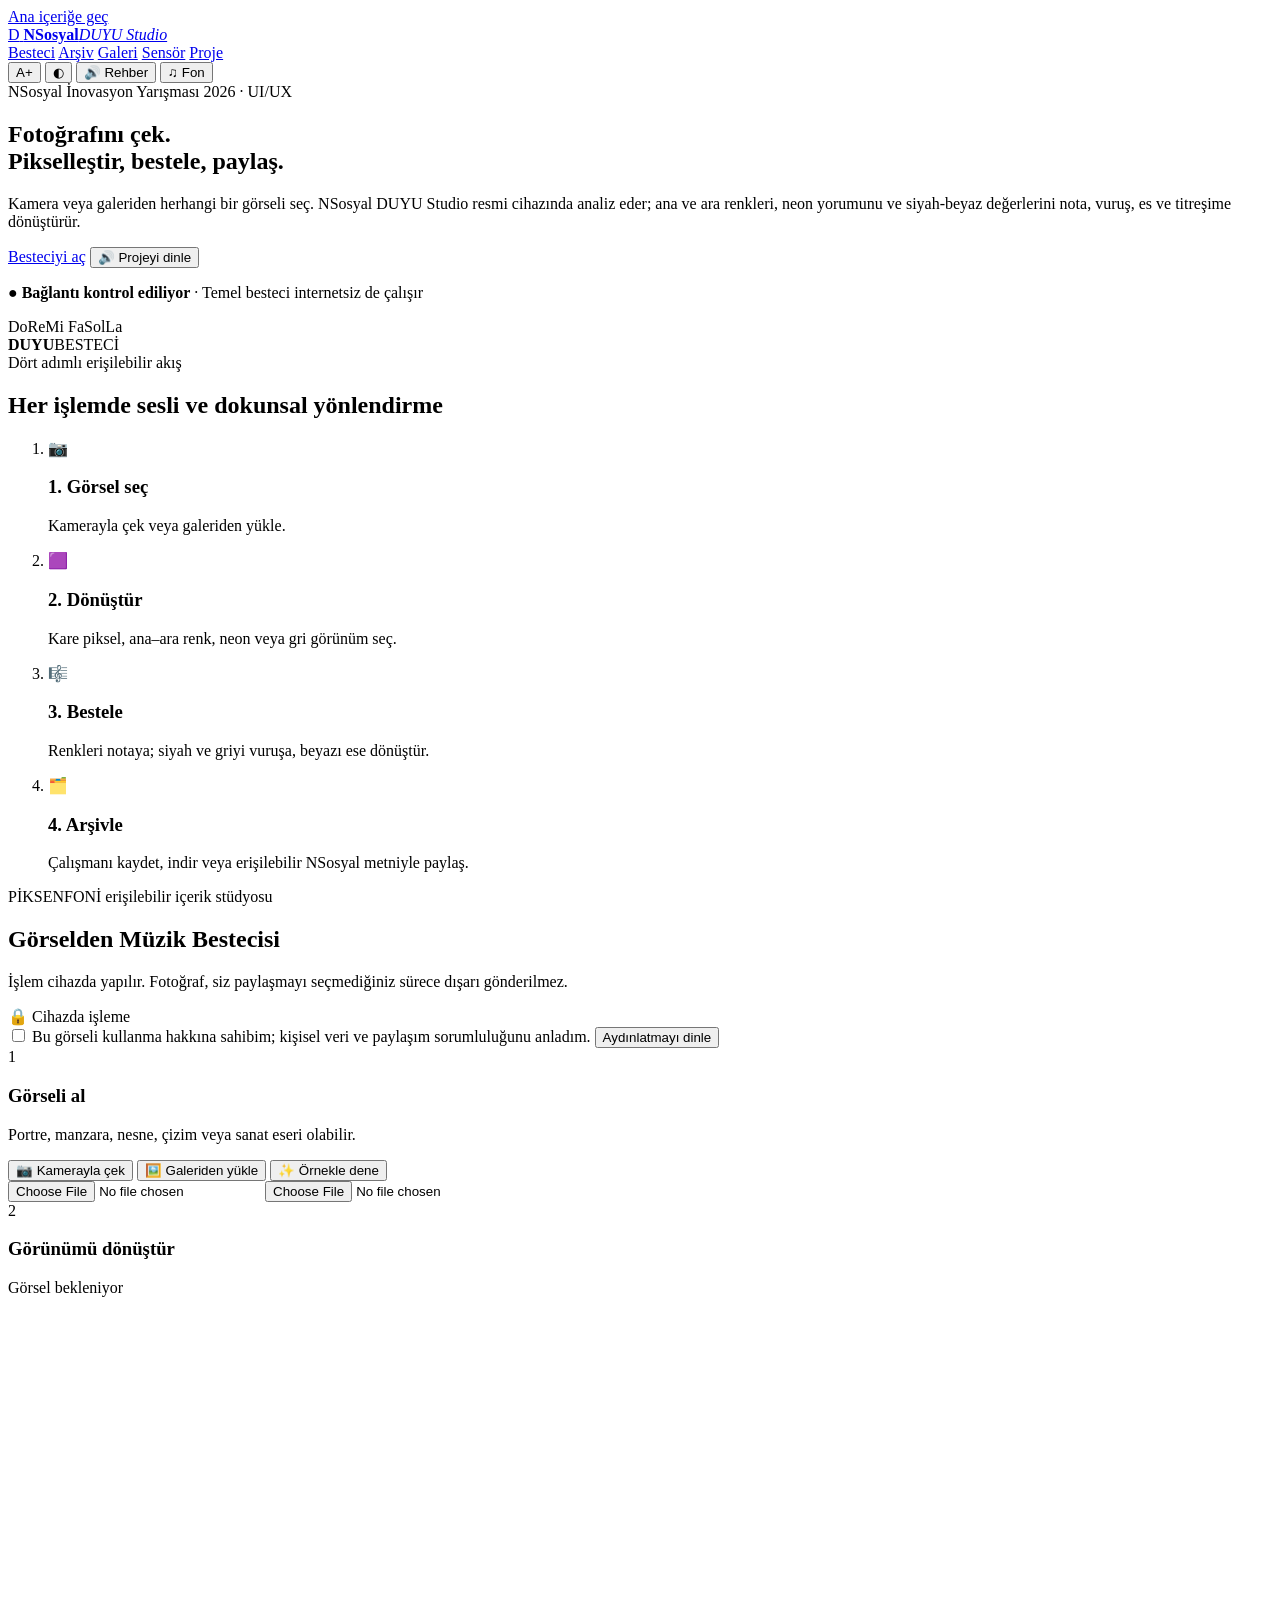
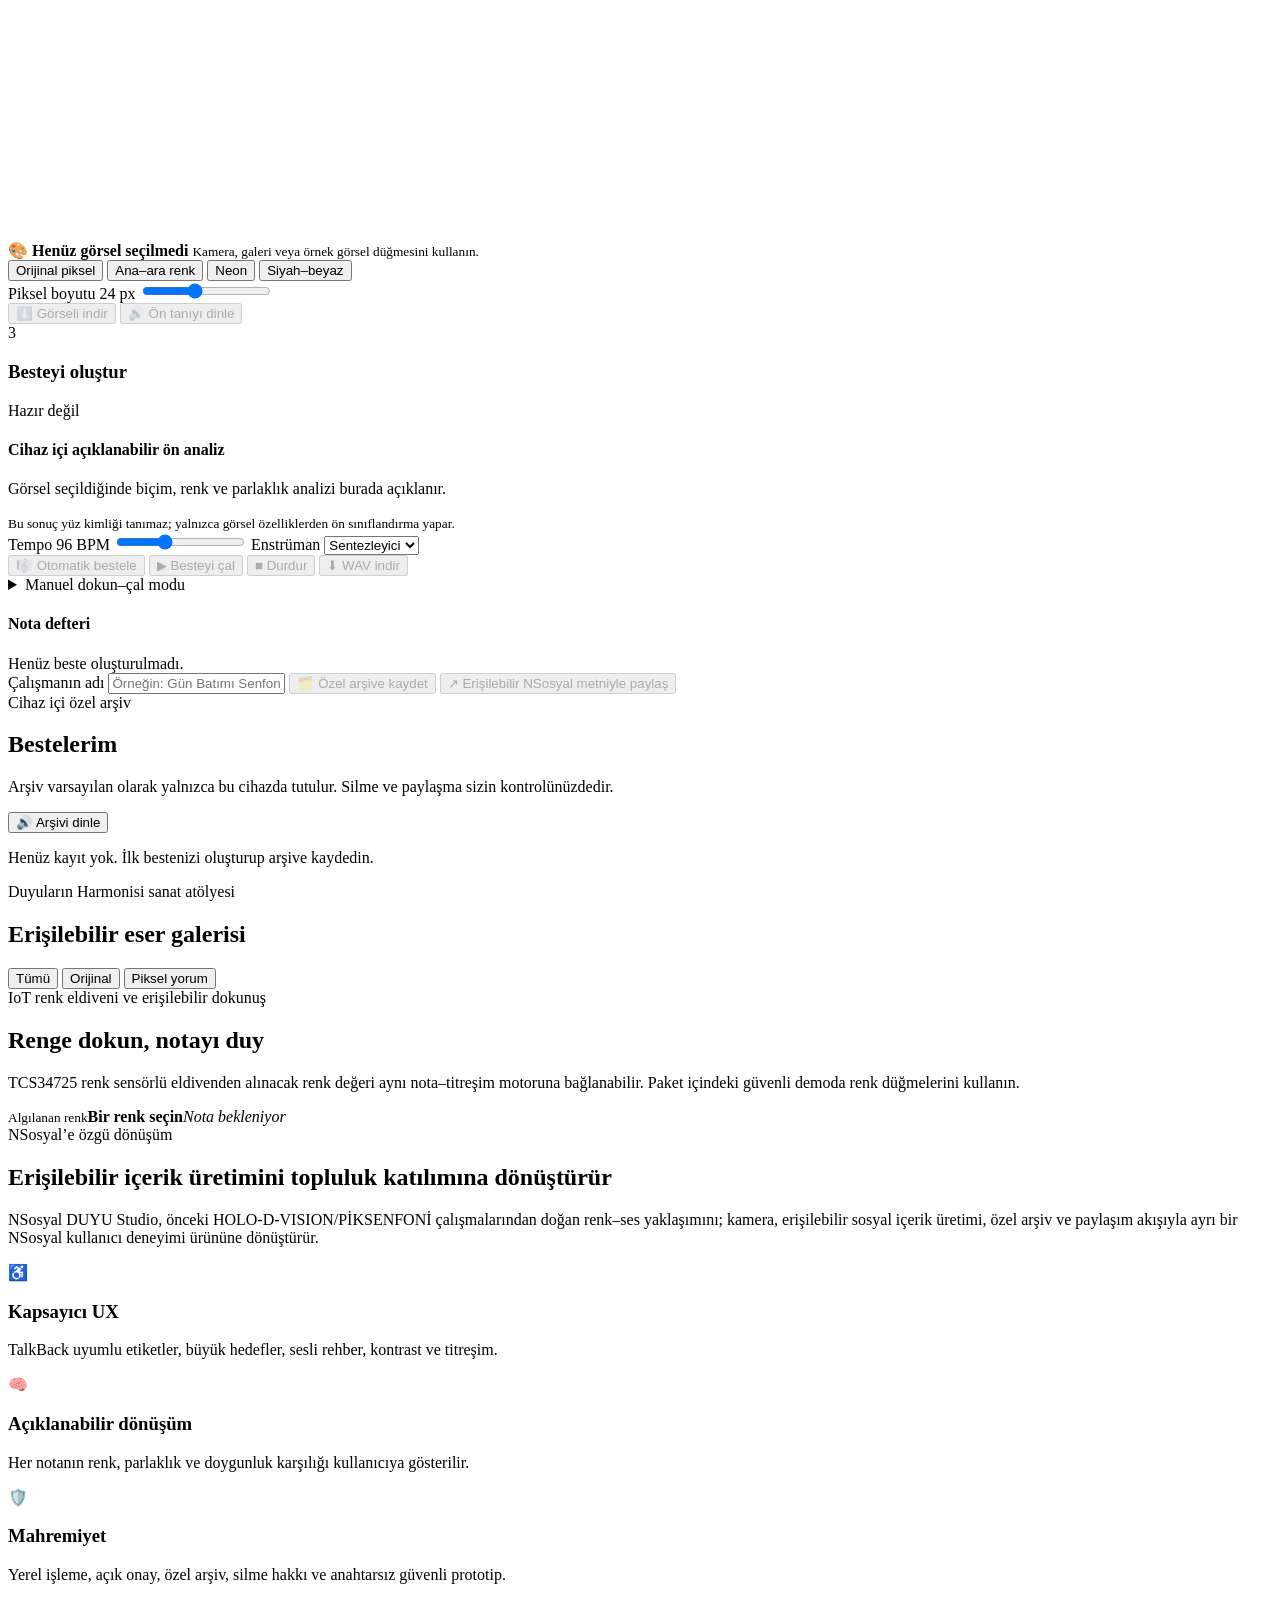
==== nsosyal-duyu/index.html @ 7a4b7ad7 "NSosyal DUYU web: index.html" ====
<!doctype html>
<html lang="tr">
  <head>
    <meta charset="UTF-8" />
    <meta name="viewport" content="width=device-width, initial-scale=1, viewport-fit=cover" />
    <meta name="theme-color" content="#16104f" />
    <meta name="color-scheme" content="dark light" />
    <meta
      name="description"
      content="NSosyal DUYU Studio: herhangi bir görseli kare piksellere, renklere, notalara, ritme ve dokunsal geri bildirime dönüştüren erişilebilir içerik bestecisi."
    />
    <meta
      http-equiv="Content-Security-Policy"
      content="default-src 'self' data: blob:; img-src 'self' data: blob:; media-src 'self' data: blob:; connect-src 'self'; style-src 'self' 'unsafe-inline'; script-src 'self'; object-src 'none'; base-uri 'self'; form-action 'self'"
    />
    <link rel="manifest" href="manifest.webmanifest" />
    <link rel="stylesheet" href="styles.css" />
    <title>NSosyal DUYU Studio · Erişilebilir Besteci</title>
  </head>
  <body>
    <a class="skip-link" href="#main">Ana içeriğe geç</a>

    <header class="topbar">
      <a class="brand" href="#hero" aria-label="NSosyal DUYU Studio ana sayfa">
        <span class="brand-mark" aria-hidden="true">D</span>
        <span><strong>NSosyal</strong><em>DUYU Studio</em></span>
      </a>
      <nav aria-label="Ana menü">
        <a href="#composer">Besteci</a>
        <a href="#archive">Arşiv</a>
        <a href="#gallery">Galeri</a>
        <a href="#sensor">Sensör</a>
        <a href="#project">Proje</a>
      </nav>
      <div class="access-actions" aria-label="Erişilebilirlik araçları">
        <button id="large-text" class="icon-button" type="button" aria-pressed="false" aria-label="Büyük yazıyı aç veya kapat">A+</button>
        <button id="contrast" class="icon-button" type="button" aria-pressed="false" aria-label="Yüksek kontrastı aç veya kapat">◐</button>
        <button id="guide-toggle" class="icon-button wide" type="button" aria-pressed="true">🔊 Rehber</button>
        <button id="music-toggle" class="icon-button wide" type="button" aria-pressed="false">♫ Fon</button>
      </div>
    </header>

    <main id="main">
      <section id="hero" class="hero section-shell">
        <div class="hero-copy">
          <span class="eyebrow">NSosyal İnovasyon Yarışması 2026 · UI/UX</span>
          <h1>Fotoğrafını çek.<br /><span>Pikselleştir, bestele, paylaş.</span></h1>
          <p>
            Kamera veya galeriden herhangi bir görseli seç. NSosyal DUYU Studio resmi cihazında analiz eder;
            ana ve ara renkleri, neon yorumunu ve siyah-beyaz değerlerini nota, vuruş, es ve titreşime dönüştürür.
          </p>
          <div class="hero-actions">
            <a class="primary-button" href="#composer">Besteciyi aç</a>
            <button id="welcome-speak" class="secondary-button" type="button">🔊 Projeyi dinle</button>
          </div>
          <p class="offline-badge"><span aria-hidden="true">●</span> <strong id="network-label">Bağlantı kontrol ediliyor</strong> · Temel besteci internetsiz de çalışır</p>
        </div>
        <div class="hero-visual" aria-label="Renklerin notalara dönüştüğü soyut PİKSENFONİ görseli">
          <div class="pulse pulse-one"></div>
          <div class="pulse pulse-two"></div>
          <div class="note-orbit">
            <span style="--i: 0">Do</span><span style="--i: 1">Re</span><span style="--i: 2">Mi</span>
            <span style="--i: 3">Fa</span><span style="--i: 4">Sol</span><span style="--i: 5">La</span>
          </div>
          <div class="hero-core"><strong>DUYU</strong><span>BESTECİ</span></div>
        </div>
      </section>

      <section class="how section-shell" aria-labelledby="how-title">
        <div class="section-heading">
          <span class="eyebrow">Dört adımlı erişilebilir akış</span>
          <h2 id="how-title">Her işlemde sesli ve dokunsal yönlendirme</h2>
        </div>
        <ol class="feature-grid workflow-list">
          <li><span aria-hidden="true">📷</span><h3>1. Görsel seç</h3><p>Kamerayla çek veya galeriden yükle.</p></li>
          <li><span aria-hidden="true">🟪</span><h3>2. Dönüştür</h3><p>Kare piksel, ana–ara renk, neon veya gri görünüm seç.</p></li>
          <li><span aria-hidden="true">🎼</span><h3>3. Bestele</h3><p>Renkleri notaya; siyah ve griyi vuruşa, beyazı ese dönüştür.</p></li>
          <li><span aria-hidden="true">🗂️</span><h3>4. Arşivle</h3><p>Çalışmanı kaydet, indir veya erişilebilir NSosyal metniyle paylaş.</p></li>
        </ol>
      </section>

      <section id="composer" class="composer-lab section-shell" aria-labelledby="composer-title">
        <div class="section-heading split-heading">
          <div>
            <span class="eyebrow">PİKSENFONİ erişilebilir içerik stüdyosu</span>
            <h2 id="composer-title">Görselden Müzik Bestecisi</h2>
            <p>İşlem cihazda yapılır. Fotoğraf, siz paylaşmayı seçmediğiniz sürece dışarı gönderilmez.</p>
          </div>
          <div class="privacy-chip" aria-label="Gizlilik durumu">🔒 Cihazda işleme</div>
        </div>

        <div class="consent-panel">
          <label class="check-row" for="rights-consent">
            <input id="rights-consent" type="checkbox" />
            Bu görseli kullanma hakkına sahibim; kişisel veri ve paylaşım sorumluluğunu anladım.
          </label>
          <button id="privacy-speak" type="button" class="text-button">Aydınlatmayı dinle</button>
        </div>

        <div class="composer-upload" aria-labelledby="step-one-title">
          <div>
            <span class="step-number" aria-hidden="true">1</span>
            <h3 id="step-one-title">Görseli al</h3>
            <p>Portre, manzara, nesne, çizim veya sanat eseri olabilir.</p>
          </div>
          <div class="upload-actions">
            <button id="camera-button" class="primary-button" type="button">📷 Kamerayla çek</button>
            <button id="gallery-button" class="secondary-button" type="button">🖼️ Galeriden yükle</button>
            <button id="sample-button" class="secondary-button" type="button">✨ Örnekle dene</button>
          </div>
          <input id="composer-file" class="visually-hidden" type="file" accept="image/jpeg,image/png,image/webp" />
          <input id="camera-file" class="visually-hidden" type="file" accept="image/*" capture="environment" />
        </div>

        <div id="composer-workspace" class="composer-workspace" aria-busy="false">
          <div class="canvas-card">
            <div class="canvas-head">
              <div><span class="step-number" aria-hidden="true">2</span><h3>Görünümü dönüştür</h3></div>
              <span id="image-status" class="status-pill">Görsel bekleniyor</span>
            </div>
            <div class="canvas-wrap" id="canvas-wrap">
              <canvas id="composer-canvas" width="720" height="540" role="img" aria-label="Seçilen görselin besteci önizlemesi"></canvas>
              <div id="scan-cursor" class="scan-cursor" hidden></div>
              <div id="empty-canvas" class="empty-canvas">
                <span aria-hidden="true">🎨</span>
                <strong>Henüz görsel seçilmedi</strong>
                <small>Kamera, galeri veya örnek görsel düğmesini kullanın.</small>
              </div>
            </div>
            <div class="view-tabs" role="group" aria-label="Görsel dönüşüm türü">
              <button class="view-tab active" type="button" data-view="natural" aria-pressed="true">Orijinal piksel</button>
              <button class="view-tab" type="button" data-view="palette" aria-pressed="false">Ana–ara renk</button>
              <button class="view-tab" type="button" data-view="neon" aria-pressed="false">Neon</button>
              <button class="view-tab" type="button" data-view="gray" aria-pressed="false">Siyah–beyaz</button>
            </div>
            <label class="range-label" for="pixel-size">Piksel boyutu <output id="pixel-size-value">24</output> px</label>
            <input id="pixel-size" type="range" min="8" max="48" step="4" value="24" />
            <div class="canvas-actions">
              <button id="download-image" type="button" disabled>⬇️ Görseli indir</button>
              <button id="describe-image" type="button" disabled>🔊 Ön tanıyı dinle</button>
            </div>
          </div>

          <div class="control-card">
            <div class="canvas-head">
              <div><span class="step-number" aria-hidden="true">3</span><h3>Besteyi oluştur</h3></div>
              <span id="music-status" class="status-pill">Hazır değil</span>
            </div>

            <div class="analysis-card" aria-live="polite">
              <h4>Cihaz içi açıklanabilir ön analiz</h4>
              <p id="scene-description">Görsel seçildiğinde biçim, renk ve parlaklık analizi burada açıklanır.</p>
              <div id="analysis-chips" class="analysis-chips"></div>
              <div id="dominant-palette" class="dominant-palette" aria-label="Baskın renk paleti"></div>
              <small>Bu sonuç yüz kimliği tanımaz; yalnızca görsel özelliklerden ön sınıflandırma yapar.</small>
            </div>

            <div class="control-grid">
              <label for="tempo">Tempo <output id="tempo-value">96</output> BPM
                <input id="tempo" type="range" min="48" max="180" step="4" value="96" />
              </label>
              <label for="instrument">Enstrüman
                <select id="instrument">
                  <option value="synth">Sentezleyici</option>
                  <option value="piano">Piyano</option>
                  <option value="violin">Keman</option>
                  <option value="guitar">Akustik gitar</option>
                </select>
              </label>
            </div>

            <div class="music-actions">
              <button id="compose-button" class="primary-button" type="button" disabled>🎼 Otomatik bestele</button>
              <button id="play-button" type="button" disabled>▶ Besteyi çal</button>
              <button id="stop-button" type="button" disabled>■ Durdur</button>
              <button id="download-audio" type="button" disabled>⬇ WAV indir</button>
            </div>

            <details class="manual-box">
              <summary>Manuel dokun–çal modu</summary>
              <p>Kare üzerinde dokunun veya yön düğmeleriyle ilerleyin. Her hücre ses ve titreşimle bildirilir.</p>
              <div class="arrow-pad" aria-label="Manuel tarama yönleri">
                <button type="button" data-move="up" aria-label="Yukarı git">↑</button>
                <button type="button" data-move="left" aria-label="Sola git">←</button>
                <button type="button" data-move="down" aria-label="Aşağı git">↓</button>
                <button type="button" data-move="right" aria-label="Sağa git">→</button>
              </div>
            </details>

            <div class="music-sheet-wrap">
              <h4>Nota defteri</h4>
              <div id="music-sheet" class="music-sheet" role="log" aria-live="polite">Henüz beste oluşturulmadı.</div>
            </div>

            <div class="archive-actions">
              <label for="composition-title">Çalışmanın adı</label>
              <input id="composition-title" type="text" maxlength="80" placeholder="Örneğin: Gün Batımı Senfonisi" />
              <button id="save-archive" class="primary-button full" type="button" disabled>🗂️ Özel arşive kaydet</button>
              <button id="share-composition" class="secondary-button full" type="button" disabled>↗ Erişilebilir NSosyal metniyle paylaş</button>
            </div>
          </div>
        </div>
      </section>

      <section id="archive" class="archive-section section-shell" aria-labelledby="archive-title">
        <div class="section-heading split-heading">
          <div><span class="eyebrow">Cihaz içi özel arşiv</span><h2 id="archive-title">Bestelerim</h2><p>Arşiv varsayılan olarak yalnızca bu cihazda tutulur. Silme ve paylaşma sizin kontrolünüzdedir.</p></div>
          <button id="archive-guide" class="secondary-button" type="button">🔊 Arşivi dinle</button>
        </div>
        <div id="archive-grid" class="archive-grid" aria-live="polite"></div>
        <p id="archive-empty" class="empty-archive">Henüz kayıt yok. İlk bestenizi oluşturup arşive kaydedin.</p>
      </section>

      <section id="gallery" class="gallery section-shell" aria-labelledby="gallery-title">
        <div class="section-heading split-heading">
          <div><span class="eyebrow">Duyuların Harmonisi sanat atölyesi</span><h2 id="gallery-title">Erişilebilir eser galerisi</h2></div>
          <div class="filter-group" aria-label="Galeri filtresi">
            <button type="button" class="filter active" data-filter="all" aria-pressed="true">Tümü</button>
            <button type="button" class="filter" data-filter="original" aria-pressed="false">Orijinal</button>
            <button type="button" class="filter" data-filter="pixel" aria-pressed="false">Piksel yorum</button>
          </div>
        </div>
        <div id="gallery-grid" class="gallery-grid" aria-live="polite"></div>
      </section>

      <section id="sensor" class="sensor-section" aria-labelledby="sensor-title">
        <div class="section-shell sensor-grid">
          <div>
            <span class="eyebrow light">IoT renk eldiveni ve erişilebilir dokunuş</span>
            <h2 id="sensor-title">Renge dokun, notayı duy</h2>
            <p>
              TCS34725 renk sensörlü eldivenden alınacak renk değeri aynı nota–titreşim motoruna bağlanabilir.
              Paket içindeki güvenli demoda renk düğmelerini kullanın.
            </p>
            <div id="sensor-buttons" class="sensor-buttons" aria-label="Renk notaları"></div>
          </div>
          <div id="sensor-output" class="sensor-output" role="status" aria-live="polite">
            <span class="sensor-dot"></span><small>Algılanan renk</small><strong>Bir renk seçin</strong><em>Nota bekleniyor</em>
          </div>
        </div>
      </section>

      <section id="project" class="project-section section-shell" aria-labelledby="project-title">
        <div class="section-heading">
          <span class="eyebrow">NSosyal’e özgü dönüşüm</span>
          <h2 id="project-title">Erişilebilir içerik üretimini topluluk katılımına dönüştürür</h2>
          <p>
            NSosyal DUYU Studio, önceki HOLO-D-VISION/PİKSENFONİ çalışmalarından doğan renk–ses yaklaşımını;
            kamera, erişilebilir sosyal içerik üretimi, özel arşiv ve paylaşım akışıyla ayrı bir NSosyal kullanıcı deneyimi ürününe dönüştürür.
          </p>
        </div>
        <div class="feature-grid project-grid">
          <article><span aria-hidden="true">♿</span><h3>Kapsayıcı UX</h3><p>TalkBack uyumlu etiketler, büyük hedefler, sesli rehber, kontrast ve titreşim.</p></article>
          <article><span aria-hidden="true">🧠</span><h3>Açıklanabilir dönüşüm</h3><p>Her notanın renk, parlaklık ve doygunluk karşılığı kullanıcıya gösterilir.</p></article>
          <article><span aria-hidden="true">🛡️</span><h3>Mahremiyet</h3><p>Yerel işleme, açık onay, özel arşiv, silme hakkı ve anahtarsız güvenli prototip.</p></article>
        </div>
      </section>
    </main>

    <dialog id="art-dialog" aria-labelledby="dialog-title">
      <div class="dialog-shell">
        <button id="dialog-close" class="dialog-close" type="button" aria-label="Eser ayrıntısını kapat">×</button>
        <div class="dialog-media"><img id="dialog-image" alt="" /></div>
        <div class="dialog-content">
          <span id="dialog-category" class="eyebrow"></span><h2 id="dialog-title"></h2><p id="dialog-artist" class="dialog-artist"></p>
          <p id="dialog-description"></p><div id="dialog-palette" class="palette" aria-label="Baskın renkler"></div>
          <audio id="dialog-audio" controls preload="metadata"></audio>
          <div class="dialog-actions">
            <button id="dialog-speak" type="button">🔊 Betimlemeyi dinle</button>
            <button id="dialog-melody" type="button">✨ Renk melodisini çal</button>
            <button id="dialog-compose" type="button">🎼 Bestecide aç</button>
            <button id="dialog-share" type="button">↗ Paylaş</button>
          </div>
        </div>
      </div>
    </dialog>

    <audio id="background-music" src="../fon%20muzik.mp3" loop preload="none"></audio>
    <div id="guide-status" class="visually-hidden" role="status" aria-live="assertive"></div>
    <div id="toast" class="toast" role="status" aria-live="polite"></div>
    <footer><strong>NSosyal DUYU Studio</strong><span>HOLO-D-VISION × PİKSENFONİ · Yarışma prototipi · 2026</span></footer>
    <script src="app.js" defer></script>
  </body>
</html>
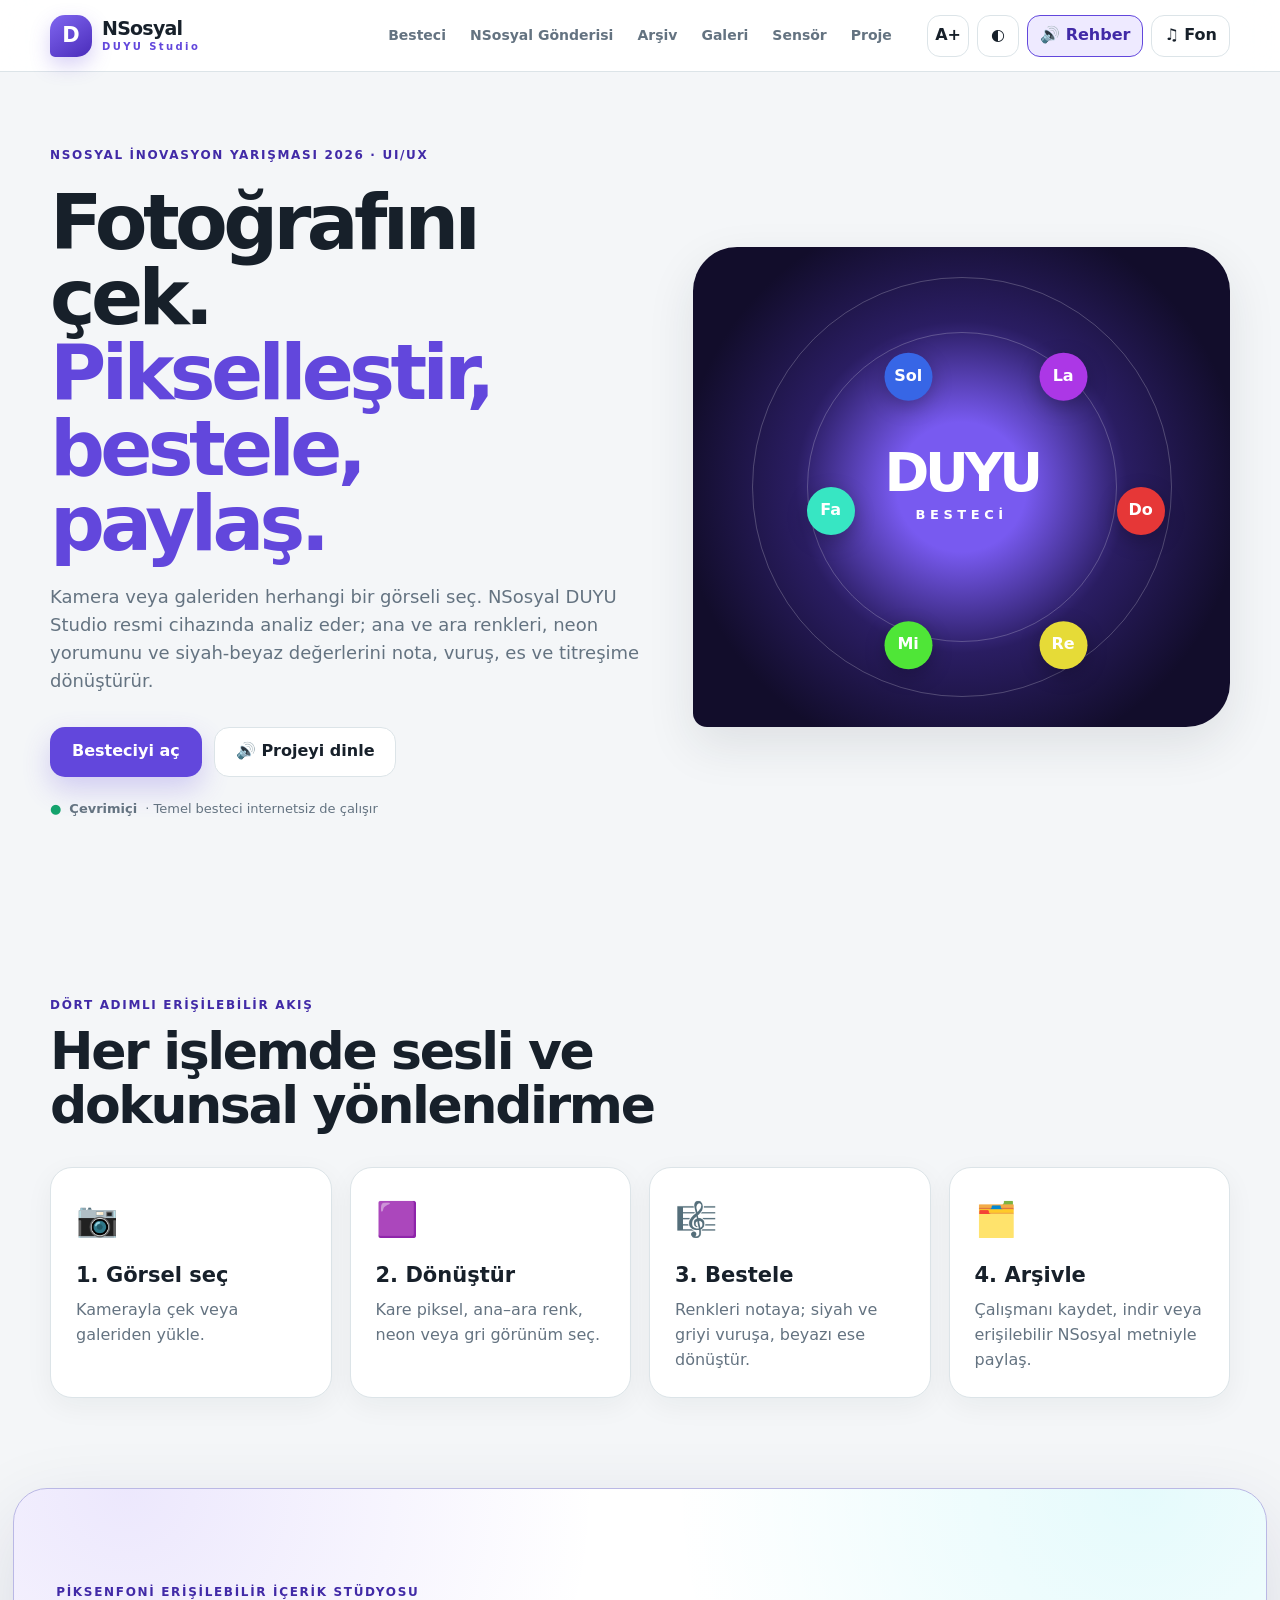
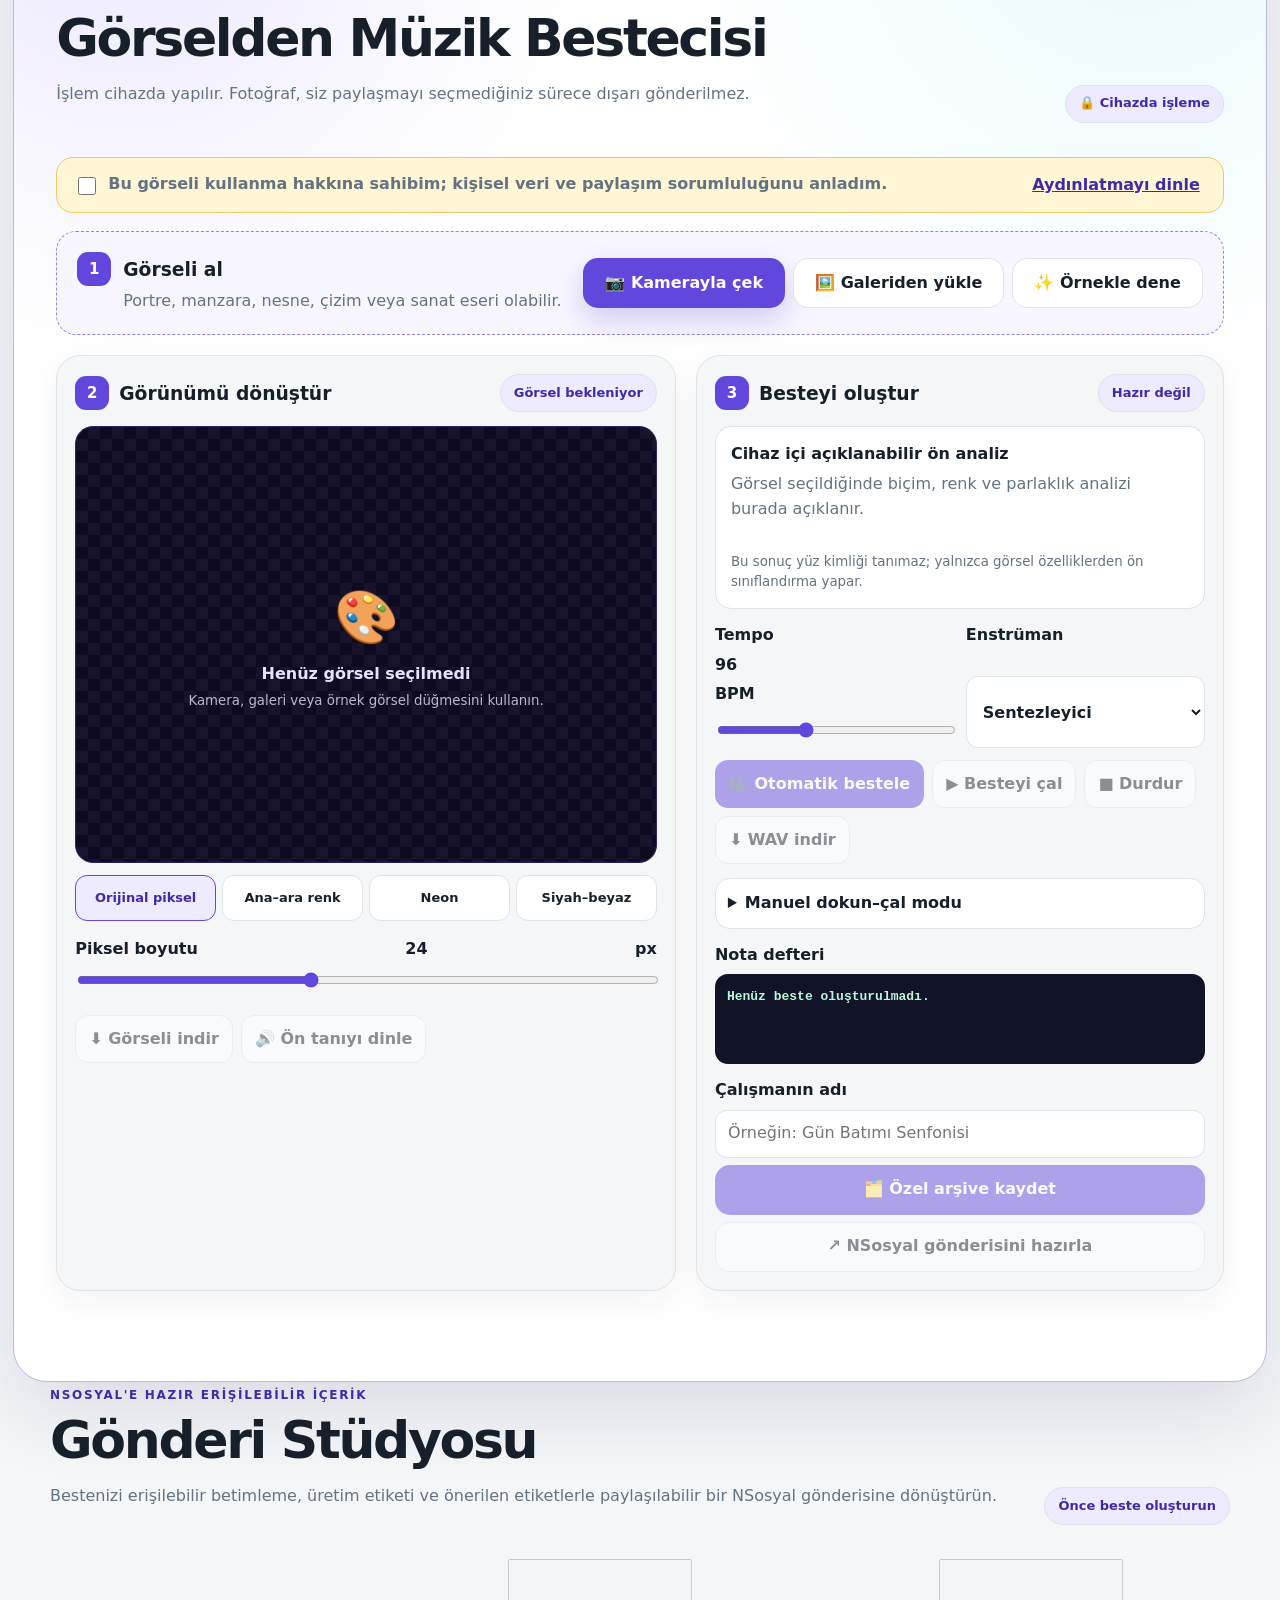
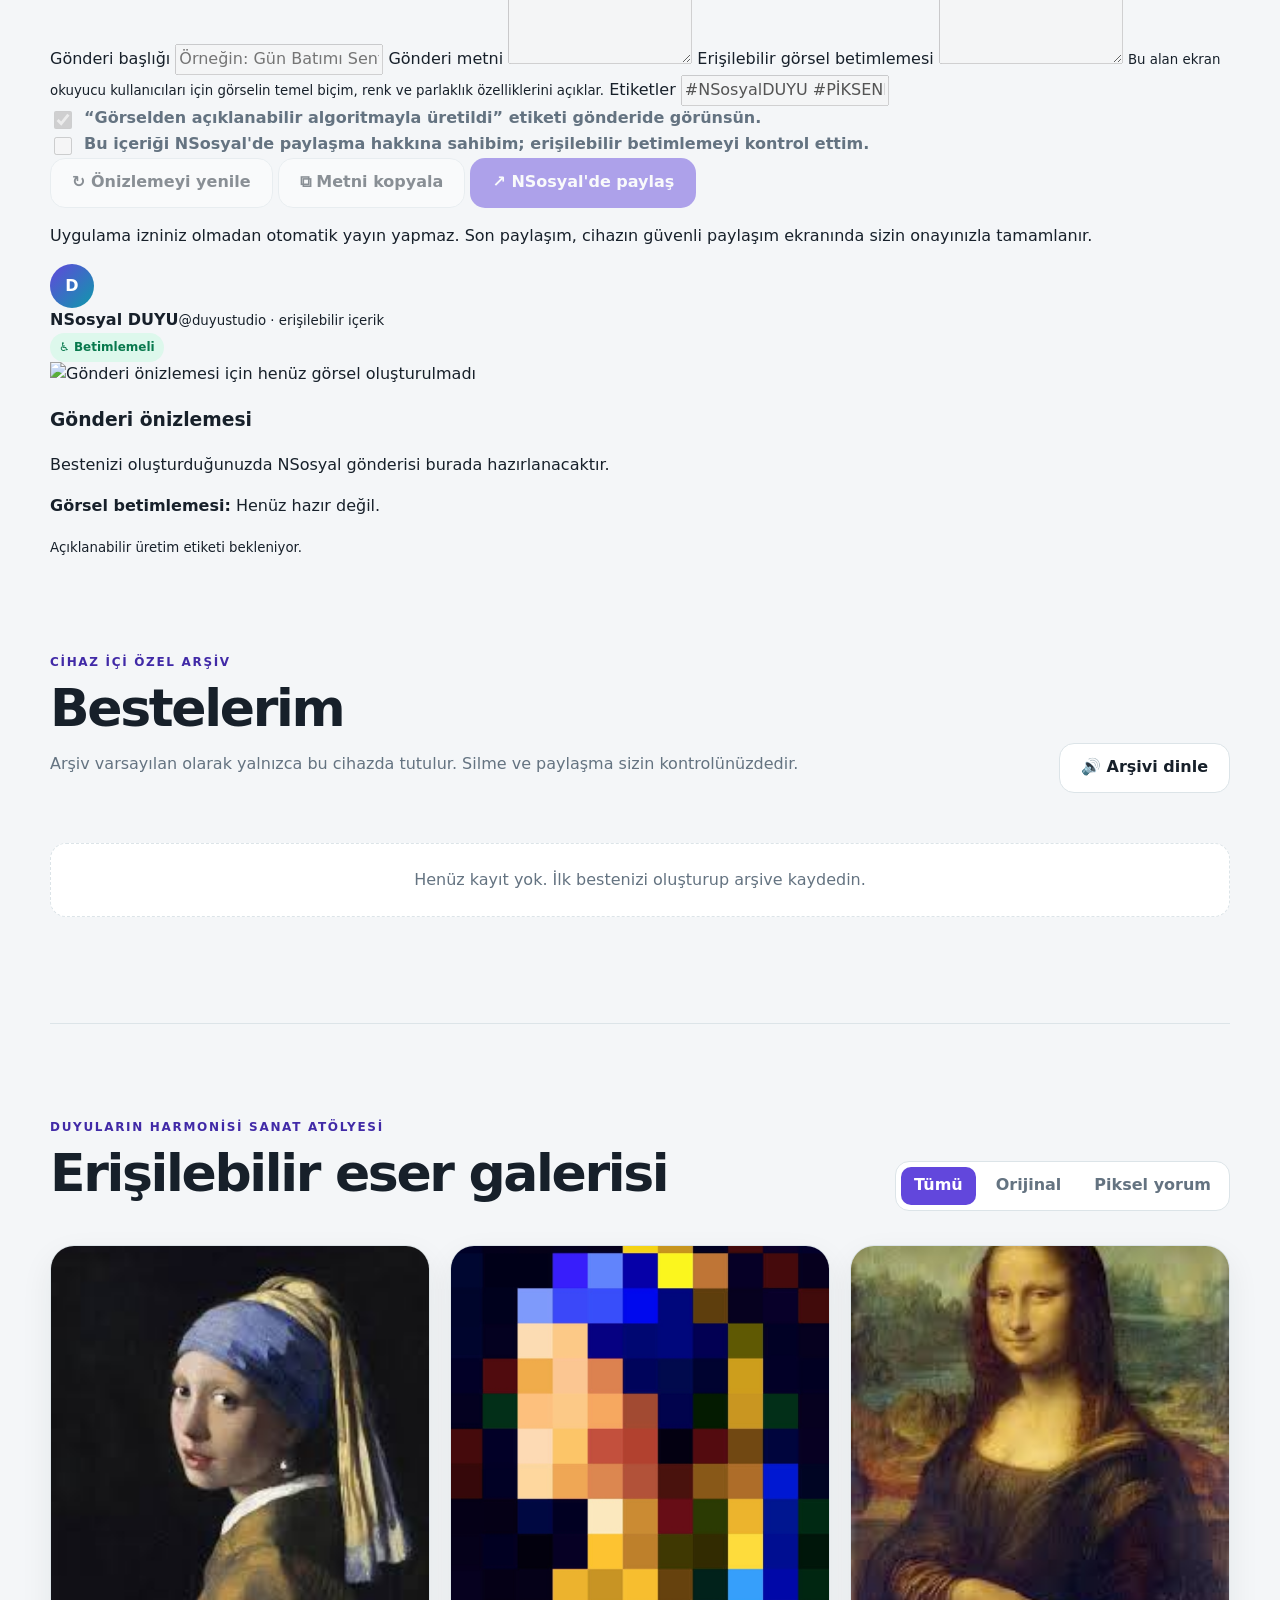
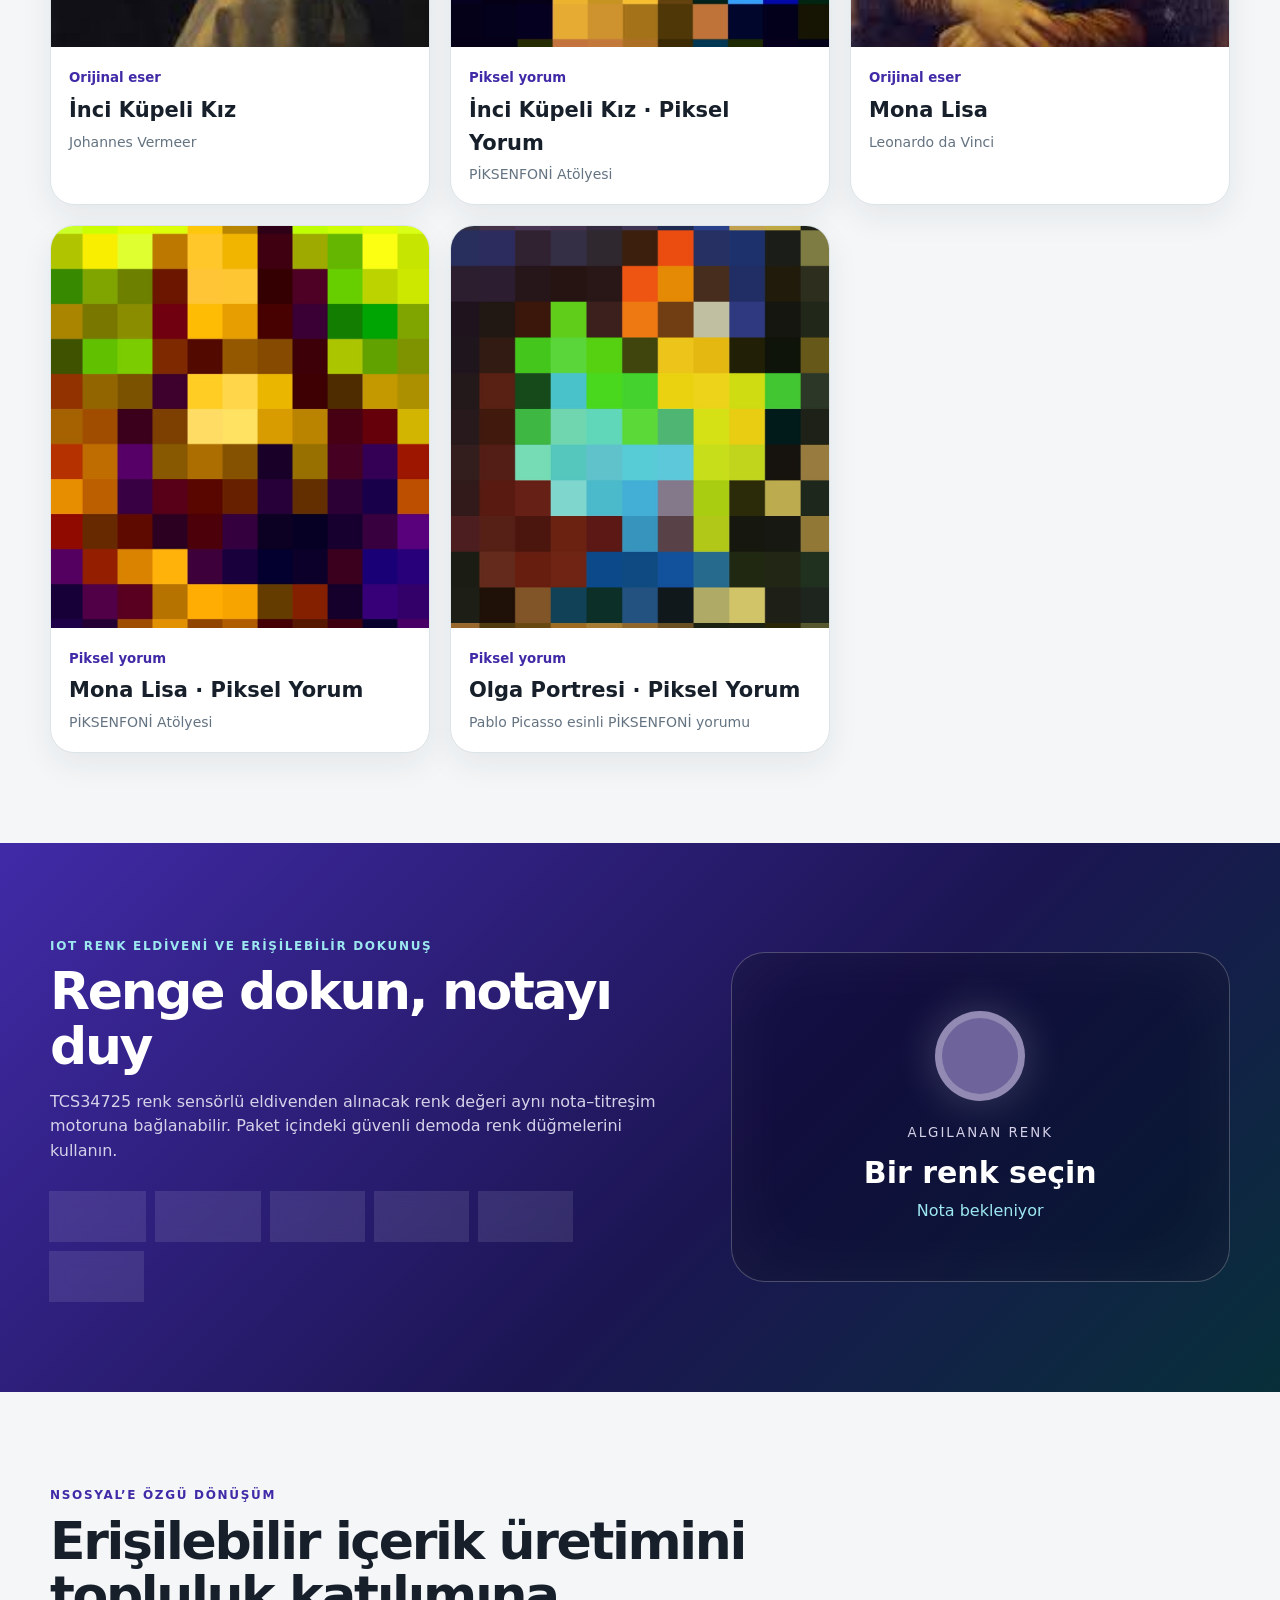
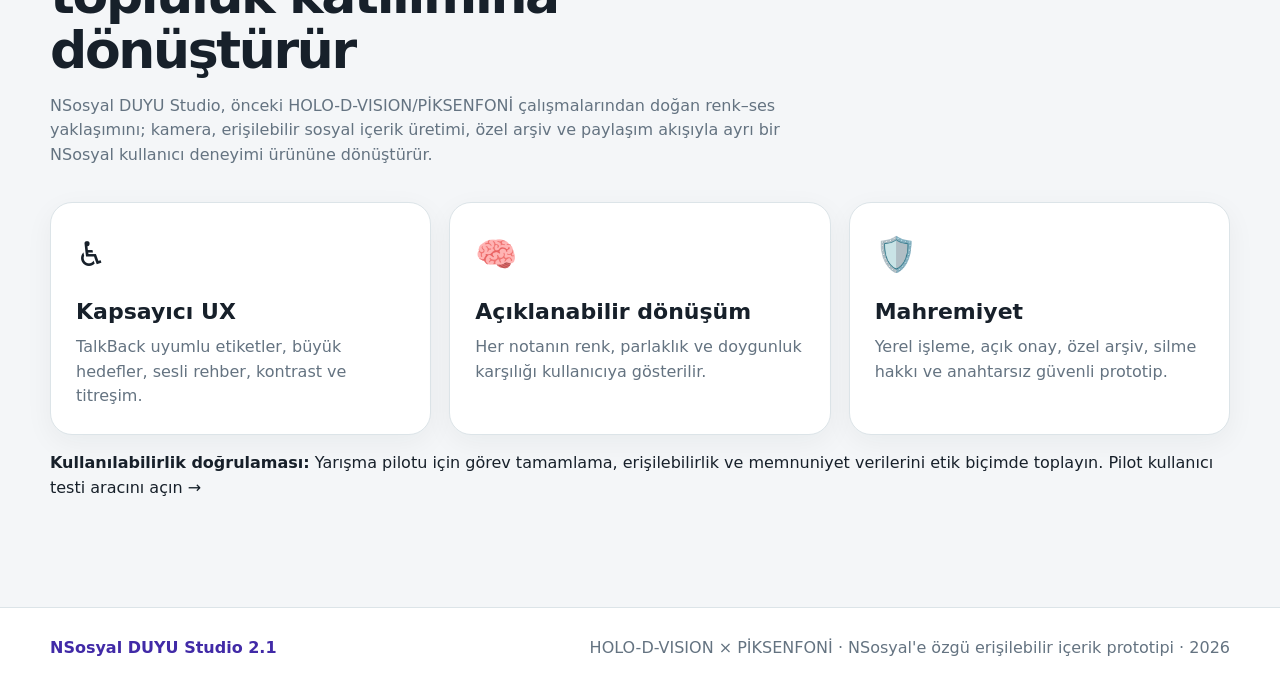
==== commit f06ff73e: "NSosyal DUYU 2.1: index.html güncelle" ====
--- a/nsosyal-duyu/index.html
+++ b/nsosyal-duyu/index.html
@@ -27,6 +27,7 @@
       </a>
       <nav aria-label="Ana menü">
         <a href="#composer">Besteci</a>
+        <a href="#share-studio">NSosyal Gönderisi</a>
         <a href="#archive">Arşiv</a>
         <a href="#gallery">Galeri</a>
         <a href="#sensor">Sensör</a>
@@ -196,9 +197,67 @@
               <label for="composition-title">Çalışmanın adı</label>
               <input id="composition-title" type="text" maxlength="80" placeholder="Örneğin: Gün Batımı Senfonisi" />
               <button id="save-archive" class="primary-button full" type="button" disabled>🗂️ Özel arşive kaydet</button>
-              <button id="share-composition" class="secondary-button full" type="button" disabled>↗ Erişilebilir NSosyal metniyle paylaş</button>
-            </div>
-          </div>
+              <button id="share-composition" class="secondary-button full" type="button" disabled>↗ NSosyal gönderisini hazırla</button>
+            </div>
+          </div>
+        </div>
+      </section>
+
+      <section id="share-studio" class="share-studio section-shell" aria-labelledby="share-studio-title">
+        <div class="section-heading split-heading">
+          <div>
+            <span class="eyebrow">NSosyal'e hazır erişilebilir içerik</span>
+            <h2 id="share-studio-title">Gönderi Stüdyosu</h2>
+            <p>Bestenizi erişilebilir betimleme, üretim etiketi ve önerilen etiketlerle paylaşılabilir bir NSosyal gönderisine dönüştürün.</p>
+          </div>
+          <span id="share-readiness" class="status-pill" role="status">Önce beste oluşturun</span>
+        </div>
+
+        <div class="share-grid">
+          <div class="share-form">
+            <label for="share-title">Gönderi başlığı
+              <input id="share-title" type="text" maxlength="80" placeholder="Örneğin: Gün Batımı Senfonisi" disabled />
+            </label>
+            <label for="share-caption">Gönderi metni
+              <textarea id="share-caption" rows="4" maxlength="600" disabled></textarea>
+            </label>
+            <label for="share-alt">Erişilebilir görsel betimlemesi
+              <textarea id="share-alt" rows="4" maxlength="500" disabled></textarea>
+              <small>Bu alan ekran okuyucu kullanıcıları için görselin temel biçim, renk ve parlaklık özelliklerini açıklar.</small>
+            </label>
+            <label for="share-hashtags">Etiketler
+              <input id="share-hashtags" type="text" maxlength="180" value="#NSosyalDUYU #PİKSENFONİ #ErişilebilirSanat #NSosyalİnovasyon" disabled />
+            </label>
+            <label class="check-row" for="share-disclosure">
+              <input id="share-disclosure" type="checkbox" checked disabled />
+              “Görselden açıklanabilir algoritmayla üretildi” etiketi gönderide görünsün.
+            </label>
+            <label class="check-row" for="share-rights">
+              <input id="share-rights" type="checkbox" disabled />
+              Bu içeriği NSosyal'de paylaşma hakkına sahibim; erişilebilir betimlemeyi kontrol ettim.
+            </label>
+            <div class="share-actions">
+              <button id="refresh-share" class="secondary-button" type="button" disabled>↻ Önizlemeyi yenile</button>
+              <button id="copy-share" class="secondary-button" type="button" disabled>⧉ Metni kopyala</button>
+              <button id="publish-share" class="primary-button" type="button" disabled>↗ NSosyal'de paylaş</button>
+            </div>
+            <p class="share-note">Uygulama izniniz olmadan otomatik yayın yapmaz. Son paylaşım, cihazın güvenli paylaşım ekranında sizin onayınızla tamamlanır.</p>
+          </div>
+
+          <article class="ns-post-preview" aria-labelledby="preview-title">
+            <div class="ns-post-head">
+              <span class="avatar" aria-hidden="true">D</span>
+              <div><strong>NSosyal DUYU</strong><small>@duyustudio · erişilebilir içerik</small></div>
+              <span class="access-tag">♿ Betimlemeli</span>
+            </div>
+            <img id="share-preview-image" alt="Gönderi önizlemesi için henüz görsel oluşturulmadı" />
+            <div class="ns-post-body">
+              <h3 id="preview-title">Gönderi önizlemesi</h3>
+              <p id="share-preview-text">Bestenizi oluşturduğunuzda NSosyal gönderisi burada hazırlanacaktır.</p>
+              <p id="share-preview-alt" class="preview-alt"><strong>Görsel betimlemesi:</strong> Henüz hazır değil.</p>
+              <small id="share-preview-disclosure">Açıklanabilir üretim etiketi bekleniyor.</small>
+            </div>
+          </article>
         </div>
       </section>
 
@@ -254,6 +313,7 @@
           <article><span aria-hidden="true">🧠</span><h3>Açıklanabilir dönüşüm</h3><p>Her notanın renk, parlaklık ve doygunluk karşılığı kullanıcıya gösterilir.</p></article>
           <article><span aria-hidden="true">🛡️</span><h3>Mahremiyet</h3><p>Yerel işleme, açık onay, özel arşiv, silme hakkı ve anahtarsız güvenli prototip.</p></article>
         </div>
+        <p class="test-callout"><strong>Kullanılabilirlik doğrulaması:</strong> Yarışma pilotu için görev tamamlama, erişilebilirlik ve memnuniyet verilerini etik biçimde toplayın. <a href="usability.html">Pilot kullanıcı testi aracını açın →</a></p>
       </section>
     </main>
 
@@ -275,10 +335,10 @@
       </div>
     </dialog>
 
-    <audio id="background-music" src="../fon%20muzik.mp3" loop preload="none"></audio>
+    <audio id="background-music" src="assets/audio/fon-muzigi.mp3" loop preload="none"></audio>
     <div id="guide-status" class="visually-hidden" role="status" aria-live="assertive"></div>
     <div id="toast" class="toast" role="status" aria-live="polite"></div>
-    <footer><strong>NSosyal DUYU Studio</strong><span>HOLO-D-VISION × PİKSENFONİ · Yarışma prototipi · 2026</span></footer>
+    <footer><strong>NSosyal DUYU Studio 2.1</strong><span>HOLO-D-VISION × PİKSENFONİ · NSosyal'e özgü erişilebilir içerik prototipi · 2026</span></footer>
     <script src="app.js" defer></script>
   </body>
 </html>
--- a/nsosyal-duyu/styles.css
+++ b/nsosyal-duyu/styles.css
@@ -0,0 +1,508 @@
+:root {
+  --ink: #17202a;
+  --muted: #647381;
+  --paper: #fff;
+  --canvas: #f4f6f8;
+  --line: #dce4e8;
+  --brand: #6247dc;
+  --brand-dark: #412aa7;
+  --brand-soft: #eeeaff;
+  --cyan: #0d9aaa;
+  --orange: #ef7d34;
+  --shadow: 0 18px 48px rgba(28, 38, 49, 0.1);
+}
+
+* { box-sizing: border-box; }
+html { scroll-behavior: smooth; }
+body {
+  margin: 0;
+  background: var(--canvas);
+  color: var(--ink);
+  font-family: Inter, ui-sans-serif, system-ui, -apple-system, BlinkMacSystemFont, "Segoe UI", sans-serif;
+  line-height: 1.55;
+}
+body.large-text { font-size: 118%; }
+body.high-contrast {
+  --ink: #fff;
+  --muted: #e8e8e8;
+  --paper: #070707;
+  --canvas: #000;
+  --line: #fff;
+  --brand: #ffe600;
+  --brand-dark: #ffe600;
+  --brand-soft: #211f00;
+  --cyan: #00f5ff;
+  --orange: #ffb300;
+}
+
+button, input, select, textarea { font: inherit; }
+button, a { -webkit-tap-highlight-color: transparent; }
+button { color: inherit; }
+a { color: inherit; text-decoration: none; }
+:focus-visible { outline: 4px solid #ffbd2e; outline-offset: 3px; }
+
+.skip-link {
+  position: fixed;
+  z-index: 300;
+  top: 10px;
+  left: 10px;
+  transform: translateY(-150%);
+  border-radius: 10px;
+  background: #111827;
+  color: #fff;
+  padding: 12px 18px;
+}
+.skip-link:focus { transform: translateY(0); }
+
+.topbar {
+  position: sticky;
+  top: 0;
+  z-index: 80;
+  display: grid;
+  grid-template-columns: minmax(190px, 1fr) auto minmax(190px, 1fr);
+  align-items: center;
+  min-height: 72px;
+  gap: 24px;
+  padding: 10px max(20px, calc((100vw - 1180px) / 2));
+  border-bottom: 1px solid var(--line);
+  background: color-mix(in srgb, var(--paper) 92%, transparent);
+  backdrop-filter: blur(18px);
+}
+.brand { display: flex; align-items: center; gap: 10px; width: max-content; }
+.brand-mark {
+  display: grid;
+  width: 42px;
+  height: 42px;
+  place-items: center;
+  border-radius: 15px 15px 15px 5px;
+  background: linear-gradient(145deg, #8066f0, #4a2cba);
+  color: #fff;
+  font-size: 21px;
+  font-weight: 900;
+  box-shadow: 0 8px 20px rgba(98, 71, 220, 0.25);
+}
+.brand > span:last-child { display: grid; line-height: 1; }
+.brand strong { font-size: 19px; letter-spacing: -0.04em; }
+.brand em { margin-top: 4px; color: var(--brand); font-size: 10px; font-style: normal; font-weight: 900; letter-spacing: 0.24em; }
+nav { display: flex; align-items: center; gap: 24px; color: var(--muted); font-size: 14px; font-weight: 750; }
+nav a:hover { color: var(--brand-dark); }
+.access-actions { display: flex; justify-content: flex-end; gap: 8px; }
+.icon-button {
+  min-width: 42px;
+  height: 42px;
+  border: 1px solid var(--line);
+  border-radius: 13px;
+  background: var(--paper);
+  cursor: pointer;
+  font-weight: 850;
+}
+.icon-button.wide { padding: 0 12px; }
+.icon-button[aria-pressed="true"] { border-color: var(--brand); background: var(--brand-soft); color: var(--brand-dark); }
+
+.section-shell { width: min(1180px, calc(100% - 36px)); margin-inline: auto; }
+.hero {
+  display: grid;
+  grid-template-columns: 1.05fr 0.95fr;
+  align-items: center;
+  min-height: 680px;
+  gap: 50px;
+  padding-block: 70px;
+}
+.eyebrow {
+  display: inline-block;
+  color: var(--brand-dark);
+  font-size: 12px;
+  font-weight: 900;
+  letter-spacing: 0.14em;
+  text-transform: uppercase;
+}
+.hero h1 { margin: 18px 0 22px; font-size: clamp(45px, 6vw, 78px); line-height: 0.98; letter-spacing: -0.06em; }
+.hero h1 span { color: var(--brand); }
+.hero-copy > p { max-width: 650px; color: var(--muted); font-size: 18px; }
+.hero-actions { display: flex; flex-wrap: wrap; gap: 12px; margin: 32px 0 22px; }
+.primary-button, .secondary-button {
+  display: inline-flex;
+  min-height: 50px;
+  align-items: center;
+  justify-content: center;
+  border-radius: 15px;
+  padding: 0 21px;
+  border: 1px solid transparent;
+  cursor: pointer;
+  font-weight: 850;
+}
+.primary-button { background: var(--brand); color: #fff; box-shadow: 0 12px 28px rgba(98, 71, 220, 0.24); }
+.primary-button:hover { background: var(--brand-dark); }
+.primary-button.full { width: 100%; }
+.secondary-button { border-color: var(--line); background: var(--paper); }
+.offline-badge { display: flex; align-items: center; gap: 8px; font-size: 13px !important; }
+.offline-badge span { color: #14a36d; }
+
+.hero-visual {
+  position: relative;
+  display: grid;
+  min-height: 480px;
+  place-items: center;
+  overflow: hidden;
+  border-radius: 44px 44px 44px 14px;
+  background: radial-gradient(circle at center, #785af0 0 18%, #2a1d62 46%, #120d2b 78%);
+  box-shadow: var(--shadow);
+}
+.hero-core { position: relative; z-index: 4; display: grid; text-align: center; color: white; }
+.hero-core strong { font-size: 54px; line-height: 0.9; letter-spacing: -0.08em; }
+.hero-core span { margin-top: 8px; font-size: 13px; font-weight: 900; letter-spacing: 0.35em; }
+.pulse { position: absolute; border: 1px solid rgba(255,255,255,.22); border-radius: 50%; animation: breathe 4s ease-in-out infinite; }
+.pulse-one { width: 310px; height: 310px; }
+.pulse-two { width: 420px; height: 420px; animation-delay: -2s; }
+.note-orbit { position: absolute; width: 360px; height: 360px; animation: rotate 28s linear infinite; }
+.note-orbit span {
+  --angle: calc(var(--i) * 60deg);
+  position: absolute;
+  top: 50%; left: 50%;
+  display: grid;
+  width: 48px; height: 48px;
+  place-items: center;
+  border-radius: 50%;
+  background: hsl(calc(var(--i) * 56) 78% 56%);
+  color: #fff;
+  font-weight: 900;
+  transform: rotate(var(--angle)) translateX(155px) rotate(calc(var(--angle) * -1));
+  box-shadow: 0 6px 20px rgba(0,0,0,.25);
+}
+@keyframes breathe { 50% { transform: scale(1.08); opacity: .45; } }
+@keyframes rotate { to { transform: rotate(360deg); } }
+@media (prefers-reduced-motion: reduce) { *, *::before, *::after { scroll-behavior: auto !important; animation-duration: .01ms !important; animation-iteration-count: 1 !important; transition-duration: .01ms !important; } }
+
+.how, .gallery, .community { padding-block: 90px; }
+.section-heading { max-width: 760px; margin-bottom: 34px; }
+.section-heading h2, .sensor-section h2 { margin: 7px 0 10px; font-size: clamp(34px, 5vw, 52px); line-height: 1.05; letter-spacing: -0.045em; }
+.section-heading p { color: var(--muted); }
+.feature-grid { display: grid; grid-template-columns: repeat(3, 1fr); gap: 18px; }
+.feature-grid article { border: 1px solid var(--line); border-radius: 22px; background: var(--paper); padding: 25px; box-shadow: 0 8px 28px rgba(28,38,49,.05); }
+.feature-grid article > span { font-size: 34px; }
+.feature-grid h3 { margin: 14px 0 6px; font-size: 22px; }
+.feature-grid p { margin: 0; color: var(--muted); }
+
+.split-heading { display: flex; max-width: none; align-items: end; justify-content: space-between; gap: 22px; }
+.filter-group { display: flex; gap: 7px; padding: 5px; border: 1px solid var(--line); border-radius: 14px; background: var(--paper); }
+.filter { min-height: 38px; border: 0; border-radius: 10px; background: transparent; padding: 0 13px; cursor: pointer; color: var(--muted); font-weight: 750; }
+.filter.active { background: var(--brand); color: #fff; }
+.gallery-grid { display: grid; grid-template-columns: repeat(3, 1fr); gap: 20px; }
+.art-card {
+  overflow: hidden;
+  border: 1px solid var(--line);
+  border-radius: 24px;
+  background: var(--paper);
+  box-shadow: 0 12px 32px rgba(28,38,49,.07);
+}
+.art-card button { display: block; width: 100%; border: 0; background: none; padding: 0; text-align: left; cursor: pointer; }
+.art-card img { display: block; width: 100%; aspect-ratio: 4/4.25; object-fit: cover; background: #171329; }
+.art-card-body { padding: 18px; }
+.art-card-body small { color: var(--brand-dark); font-weight: 850; }
+.art-card h3 { margin: 4px 0 5px; font-size: 21px; }
+.art-card p { margin: 0; color: var(--muted); font-size: 14px; }
+.art-card button:hover img { filter: saturate(1.08); transform: scale(1.018); }
+.art-card img { transition: transform .25s ease, filter .25s ease; }
+
+.sensor-section { padding-block: 90px; background: linear-gradient(135deg, #412aa7, #1b1552 58%, #072f39); color: #fff; }
+.sensor-grid { display: grid; grid-template-columns: 1.1fr .9fr; align-items: center; gap: 70px; }
+.eyebrow.light { color: #9de8f0; }
+.sensor-section p { max-width: 650px; color: #d5d1e9; }
+.sensor-buttons { display: flex; flex-wrap: wrap; gap: 10px; margin-top: 28px; }
+.sensor-button { min-width: 94px; min-height: 50px; border: 1px solid rgba(255,255,255,.35); border-radius: 15px; background: rgba(255,255,255,.1); color: #fff; cursor: pointer; font-weight: 850; backdrop-filter: blur(8px); }
+.sensor-button:hover { background: rgba(255,255,255,.2); }
+.sensor-button i { display: inline-block; width: 12px; height: 12px; margin-right: 7px; border: 2px solid #fff; border-radius: 50%; vertical-align: -1px; }
+.sensor-output { display: grid; min-height: 330px; place-content: center; justify-items: center; border: 1px solid rgba(255,255,255,.25); border-radius: 34px; background: rgba(4,5,29,.38); box-shadow: inset 0 0 80px rgba(255,255,255,.05); text-align: center; }
+.sensor-dot { width: 90px; height: 90px; margin-bottom: 22px; border: 7px solid rgba(255,255,255,.25); border-radius: 50%; background: #6f639b; box-shadow: 0 0 45px rgba(255,255,255,.2); transition: background .25s, box-shadow .25s; }
+.sensor-output small { color: #d5d1e9; text-transform: uppercase; letter-spacing: .15em; }
+.sensor-output strong { margin: 6px 0 2px; font-size: 30px; }
+.sensor-output em { color: #9de8f0; font-style: normal; }
+
+.community-grid { display: grid; grid-template-columns: 1fr 1fr; gap: 28px; align-items: start; }
+.composer-card, .feed-card { border: 1px solid var(--line); border-radius: 22px; background: var(--paper); padding: 24px; box-shadow: 0 10px 32px rgba(28,38,49,.06); }
+.composer-card { display: grid; gap: 10px; }
+.composer-card label { margin-top: 4px; font-weight: 800; }
+.composer-card select, .composer-card textarea { width: 100%; border: 1px solid var(--line); border-radius: 13px; background: var(--canvas); color: var(--ink); padding: 13px; }
+.check-row { display: flex; align-items: start; gap: 9px; color: var(--muted); font-weight: 650 !important; }
+.check-row input { margin-top: 5px; width: 18px; height: 18px; accent-color: var(--brand); }
+.score-row { display: flex; align-items: center; justify-content: space-between; margin: 8px 0; border-radius: 12px; background: var(--brand-soft); padding: 12px 14px; color: var(--brand-dark); font-weight: 750; }
+.score-row strong { font-size: 24px; }
+.feed-title { margin-top: 0; }
+.local-feed { display: grid; gap: 12px; }
+.feed-head { display: flex; align-items: center; gap: 10px; }
+.feed-head > div { display: grid; }
+.feed-head small { color: var(--muted); }
+.avatar { display: grid; width: 44px; height: 44px; place-items: center; border-radius: 50%; background: linear-gradient(135deg, var(--brand), var(--cyan)); color: #fff; font-weight: 900; }
+.access-tag { display: inline-block; border-radius: 999px; background: #ddf8ec; color: #08794d; padding: 5px 9px; font-size: 12px; font-weight: 800; }
+.high-contrast .access-tag { background: #111; color: #fff; border: 1px solid #fff; }
+
+dialog { width: min(1000px, calc(100% - 24px)); max-height: 92vh; border: 0; border-radius: 28px; padding: 0; background: var(--paper); color: var(--ink); box-shadow: 0 26px 90px rgba(0,0,0,.35); }
+dialog::backdrop { background: rgba(5, 7, 20, .82); backdrop-filter: blur(8px); }
+.dialog-shell { position: relative; display: grid; grid-template-columns: .9fr 1.1fr; min-height: 560px; }
+.dialog-close { position: absolute; z-index: 3; top: 14px; right: 14px; width: 44px; height: 44px; border: 1px solid var(--line); border-radius: 50%; background: var(--paper); cursor: pointer; font-size: 29px; line-height: 1; }
+.dialog-media { background: #100c28; }
+.dialog-media img { display: block; width: 100%; height: 100%; max-height: 86vh; object-fit: cover; }
+.dialog-content { overflow-y: auto; padding: 52px 38px 32px; }
+.dialog-content h2 { margin: 8px 0 2px; font-size: 36px; line-height: 1.05; letter-spacing: -.035em; }
+.dialog-artist { margin-top: 0; color: var(--muted); font-weight: 750; }
+.palette { display: flex; flex-wrap: wrap; gap: 8px; margin: 22px 0; }
+.palette span { display: inline-flex; align-items: center; gap: 7px; border: 1px solid var(--line); border-radius: 999px; padding: 6px 10px; font-size: 12px; font-weight: 750; }
+.palette i { width: 16px; height: 16px; border: 1px solid rgba(0,0,0,.18); border-radius: 50%; }
+.dialog-content audio { width: 100%; margin: 4px 0 18px; }
+.dialog-actions { display: grid; gap: 9px; }
+.dialog-actions button { min-height: 47px; border: 1px solid var(--line); border-radius: 13px; background: var(--canvas); cursor: pointer; font-weight: 800; }
+.dialog-actions button:hover { border-color: var(--brand); color: var(--brand-dark); }
+
+.toast { position: fixed; z-index: 400; left: 50%; bottom: 24px; transform: translate(-50%, 130%); max-width: calc(100% - 30px); border-radius: 13px; background: #111827; color: #fff; padding: 12px 18px; opacity: 0; transition: .2s ease; text-align: center; }
+.toast.visible { transform: translate(-50%, 0); opacity: 1; }
+footer { display: flex; align-items: center; justify-content: space-between; gap: 15px; border-top: 1px solid var(--line); background: var(--paper); padding: 28px max(20px, calc((100vw - 1180px) / 2)); color: var(--muted); }
+footer strong { color: var(--brand-dark); }
+
+@media (max-width: 900px) {
+  .topbar { grid-template-columns: 1fr auto; }
+  nav { display: none; }
+  .hero { grid-template-columns: 1fr; min-height: auto; padding-block: 58px; }
+  .hero-visual { min-height: 420px; order: -1; }
+  .feature-grid, .gallery-grid { grid-template-columns: repeat(2, 1fr); }
+  .sensor-grid, .community-grid { grid-template-columns: 1fr; }
+  .sensor-output { min-height: 260px; }
+}
+
+@media (max-width: 620px) {
+  .topbar { min-height: 66px; padding-inline: 12px; gap: 8px; }
+  .brand-mark { width: 38px; height: 38px; }
+  .brand strong { font-size: 17px; }
+  .access-actions { gap: 4px; }
+  .icon-button { min-width: 38px; height: 38px; }
+  .icon-button.wide { width: 40px; overflow: hidden; padding: 0; font-size: 0; }
+  .icon-button.wide::first-letter { font-size: 19px; }
+  .section-shell { width: min(100% - 24px, 1180px); }
+  .hero { gap: 28px; }
+  .hero-visual { min-height: 330px; border-radius: 28px 28px 28px 10px; }
+  .note-orbit { width: 270px; height: 270px; }
+  .note-orbit span { width: 42px; height: 42px; transform: rotate(var(--angle)) translateX(112px) rotate(calc(var(--angle) * -1)); }
+  .pulse-one { width: 230px; height: 230px; }
+  .pulse-two { width: 300px; height: 300px; }
+  .hero-core strong { font-size: 43px; }
+  .hero-actions { display: grid; }
+  .feature-grid, .gallery-grid { grid-template-columns: 1fr; }
+  .split-heading { align-items: stretch; flex-direction: column; }
+  .filter-group { width: 100%; overflow-x: auto; }
+  .filter { flex: 1 0 auto; }
+  .dialog-shell { grid-template-columns: 1fr; }
+  .dialog-media img { max-height: 42vh; }
+  .dialog-content { padding: 30px 20px 24px; }
+  .dialog-content h2 { font-size: 30px; }
+  footer { align-items: flex-start; flex-direction: column; }
+}
+
+/* NSosyal DUYU Studio 2.0 · Besteci ve arşiv */
+.visually-hidden {
+  position: absolute !important;
+  width: 1px !important;
+  height: 1px !important;
+  overflow: hidden !important;
+  clip: rect(0 0 0 0) !important;
+  clip-path: inset(50%) !important;
+  white-space: nowrap !important;
+}
+
+.workflow-list { list-style: none; margin: 0; padding: 0; grid-template-columns: repeat(4, 1fr); }
+.workflow-list li {
+  border: 1px solid var(--line);
+  border-radius: 22px;
+  background: var(--paper);
+  padding: 25px;
+  box-shadow: 0 8px 28px rgba(28,38,49,.05);
+}
+.workflow-list li > span { font-size: 34px; }
+.workflow-list h3 { margin: 14px 0 6px; font-size: 21px; }
+.workflow-list p { margin: 0; color: var(--muted); }
+
+.composer-lab, .archive-section, .project-section { padding-block: 90px; }
+.composer-lab {
+  width: min(1260px, calc(100% - 26px));
+  border: 1px solid color-mix(in srgb, var(--brand) 28%, var(--line));
+  border-radius: 34px;
+  background:
+    radial-gradient(circle at 9% 0%, rgba(111,75,238,.13), transparent 25%),
+    radial-gradient(circle at 90% 0%, rgba(0,211,225,.1), transparent 25%),
+    var(--paper);
+  padding-inline: clamp(14px, 3.3vw, 48px);
+  box-shadow: 0 26px 80px rgba(32,21,80,.12);
+}
+.privacy-chip, .status-pill {
+  display: inline-flex;
+  min-height: 38px;
+  align-items: center;
+  border: 1px solid var(--line);
+  border-radius: 999px;
+  background: var(--brand-soft);
+  color: var(--brand-dark);
+  padding: 6px 13px;
+  font-size: 13px;
+  font-weight: 850;
+}
+.consent-panel {
+  display: flex;
+  align-items: center;
+  justify-content: space-between;
+  gap: 16px;
+  margin-bottom: 18px;
+  border: 1px solid #efc76a;
+  border-radius: 17px;
+  background: color-mix(in srgb, #fff4cf 86%, var(--paper));
+  padding: 14px 17px;
+}
+.high-contrast .consent-panel { background: #161000; }
+.text-button { border: 0; background: none; color: var(--brand-dark); cursor: pointer; font-weight: 850; text-decoration: underline; }
+
+.composer-upload {
+  display: flex;
+  align-items: center;
+  justify-content: space-between;
+  gap: 20px;
+  border: 1px dashed color-mix(in srgb, var(--brand) 60%, var(--line));
+  border-radius: 20px;
+  background: color-mix(in srgb, var(--brand-soft) 45%, var(--paper));
+  padding: 20px;
+}
+.composer-upload > div:first-child { display: grid; grid-template-columns: auto 1fr; column-gap: 12px; align-items: center; }
+.composer-upload h3 { grid-column: 2; margin: 0; }
+.composer-upload p { grid-column: 2; margin: 3px 0 0; color: var(--muted); }
+.step-number {
+  display: inline-grid;
+  width: 34px;
+  height: 34px;
+  place-items: center;
+  border-radius: 11px;
+  background: var(--brand);
+  color: #fff;
+  font-size: 15px;
+  font-weight: 900;
+}
+.upload-actions { display: flex; flex-wrap: wrap; justify-content: flex-end; gap: 8px; }
+
+.composer-workspace { display: grid; grid-template-columns: minmax(0, 1.08fr) minmax(360px, .92fr); gap: 20px; margin-top: 20px; }
+.canvas-card, .control-card {
+  min-width: 0;
+  border: 1px solid var(--line);
+  border-radius: 24px;
+  background: var(--canvas);
+  padding: 18px;
+  box-shadow: 0 10px 32px rgba(28,38,49,.06);
+}
+.canvas-head { display: flex; align-items: center; justify-content: space-between; gap: 14px; margin-bottom: 14px; }
+.canvas-head > div { display: flex; align-items: center; gap: 10px; }
+.canvas-head h3 { margin: 0; }
+.canvas-wrap {
+  position: relative;
+  display: grid;
+  min-height: 360px;
+  place-items: center;
+  overflow: hidden;
+  border: 1px solid #302568;
+  border-radius: 18px;
+  background:
+    linear-gradient(45deg, #17132d 25%, transparent 25%) 0 0/24px 24px,
+    linear-gradient(-45deg, #17132d 25%, transparent 25%) 0 12px/24px 24px,
+    linear-gradient(45deg, transparent 75%, #17132d 75%) 12px -12px/24px 24px,
+    linear-gradient(-45deg, transparent 75%, #17132d 75%) -12px 0/24px 24px,
+    #0e0b20;
+  touch-action: manipulation;
+}
+#composer-canvas { display: block; width: 100%; height: auto; max-height: 66vh; object-fit: contain; }
+.empty-canvas { position: absolute; inset: 0; display: grid; place-content: center; justify-items: center; gap: 4px; color: #e7e0ff; text-align: center; padding: 20px; }
+.empty-canvas span { font-size: 52px; }
+.empty-canvas small { color: #bdb6d1; }
+.scan-cursor {
+  position: absolute;
+  z-index: 4;
+  border: 3px solid #fff533;
+  background: rgba(255,245,51,.18);
+  box-shadow: 0 0 18px #fff533;
+  pointer-events: none;
+}
+.view-tabs { display: grid; grid-template-columns: repeat(4, 1fr); gap: 6px; margin-top: 12px; }
+.view-tab { min-height: 46px; border: 1px solid var(--line); border-radius: 12px; background: var(--paper); cursor: pointer; font-size: 13px; font-weight: 800; }
+.view-tab.active { border-color: var(--brand); background: var(--brand-soft); color: var(--brand-dark); }
+.range-label { display: flex; justify-content: space-between; margin-top: 16px; font-weight: 800; }
+input[type="range"] { width: 100%; min-height: 32px; accent-color: var(--brand); }
+.canvas-actions, .music-actions { display: flex; flex-wrap: wrap; gap: 8px; margin-top: 12px; }
+.canvas-actions button, .music-actions button, .arrow-pad button, .archive-card button {
+  min-height: 48px;
+  border: 1px solid var(--line);
+  border-radius: 13px;
+  background: var(--paper);
+  cursor: pointer;
+  padding: 8px 13px;
+  font-weight: 800;
+}
+button:disabled { cursor: not-allowed !important; opacity: .48; box-shadow: none !important; }
+
+.analysis-card { border: 1px solid var(--line); border-radius: 16px; background: var(--paper); padding: 15px; }
+.analysis-card h4 { margin: 0 0 5px; }
+.analysis-card p { margin: 0 0 10px; color: var(--muted); }
+.analysis-card small { display: block; margin-top: 10px; color: var(--muted); }
+.analysis-chips { display: flex; flex-wrap: wrap; gap: 6px; }
+.analysis-chips span { border-radius: 999px; background: var(--brand-soft); color: var(--brand-dark); padding: 5px 9px; font-size: 12px; font-weight: 800; }
+.dominant-palette { display: flex; gap: 6px; margin-top: 10px; }
+.dominant-palette button { width: 42px; height: 42px; border: 3px solid var(--paper); border-radius: 12px; cursor: pointer; box-shadow: 0 0 0 1px var(--line); }
+.control-grid { display: grid; grid-template-columns: 1fr 1fr; gap: 12px; margin-top: 14px; }
+.control-grid label { display: grid; gap: 5px; font-weight: 800; }
+.control-grid select, .archive-actions input {
+  width: 100%;
+  min-height: 48px;
+  border: 1px solid var(--line);
+  border-radius: 12px;
+  background: var(--paper);
+  color: var(--ink);
+  padding: 10px 12px;
+}
+.music-actions .primary-button { border-color: transparent; background: var(--brand); color: #fff; }
+.manual-box { margin-top: 14px; border: 1px solid var(--line); border-radius: 15px; background: var(--paper); padding: 12px; }
+.manual-box summary { cursor: pointer; font-weight: 850; }
+.manual-box p { color: var(--muted); }
+.arrow-pad { display: grid; grid-template-columns: repeat(3, 54px); grid-template-areas: ". up ." "left down right"; justify-content: center; gap: 7px; }
+.arrow-pad [data-move="up"] { grid-area: up; }
+.arrow-pad [data-move="left"] { grid-area: left; }
+.arrow-pad [data-move="down"] { grid-area: down; }
+.arrow-pad [data-move="right"] { grid-area: right; }
+.arrow-pad button { width: 54px; padding: 0; font-size: 24px; }
+.music-sheet-wrap { margin-top: 14px; }
+.music-sheet-wrap h4 { margin: 0 0 6px; }
+.music-sheet { min-height: 90px; max-height: 160px; overflow-y: auto; border-radius: 13px; background: #111326; color: #baf7da; padding: 12px; font: 700 13px/1.7 ui-monospace, SFMono-Regular, Menlo, monospace; }
+.archive-actions { display: grid; gap: 7px; margin-top: 14px; }
+.archive-actions label { font-weight: 800; }
+
+.archive-section { border-bottom: 1px solid var(--line); }
+.archive-grid { display: grid; grid-template-columns: repeat(3, 1fr); gap: 18px; }
+.archive-card { overflow: hidden; border: 1px solid var(--line); border-radius: 21px; background: var(--paper); box-shadow: 0 10px 32px rgba(28,38,49,.06); }
+.archive-card img { display: block; width: 100%; aspect-ratio: 16/10; object-fit: cover; background: #111326; }
+.archive-card-body { padding: 16px; }
+.archive-card h3 { margin: 0 0 3px; }
+.archive-card p { margin: 0 0 10px; color: var(--muted); font-size: 14px; }
+.archive-card-actions { display: flex; flex-wrap: wrap; gap: 6px; }
+.archive-card button { min-height: 42px; padding: 6px 10px; font-size: 13px; }
+.empty-archive { border: 1px dashed var(--line); border-radius: 16px; background: var(--paper); color: var(--muted); padding: 24px; text-align: center; }
+.project-grid { grid-template-columns: repeat(3, 1fr); }
+
+@media (max-width: 1040px) {
+  .workflow-list { grid-template-columns: repeat(2, 1fr); }
+  .composer-workspace { grid-template-columns: 1fr; }
+  .composer-upload { align-items: stretch; flex-direction: column; }
+  .upload-actions { justify-content: flex-start; }
+  .archive-grid { grid-template-columns: repeat(2, 1fr); }
+}
+
+@media (max-width: 620px) {
+  .composer-lab { width: calc(100% - 12px); border-radius: 23px; padding-block: 58px; }
+  .workflow-list, .archive-grid, .project-grid { grid-template-columns: 1fr; }
+  .consent-panel { align-items: flex-start; flex-direction: column; }
+  .upload-actions { display: grid; }
+  .view-tabs { grid-template-columns: repeat(2, 1fr); }
+  .canvas-wrap { min-height: 250px; }
+  .control-grid { grid-template-columns: 1fr; }
+  .canvas-actions, .music-actions { display: grid; grid-template-columns: 1fr 1fr; }
+  .canvas-actions button, .music-actions button { width: 100%; }
+}
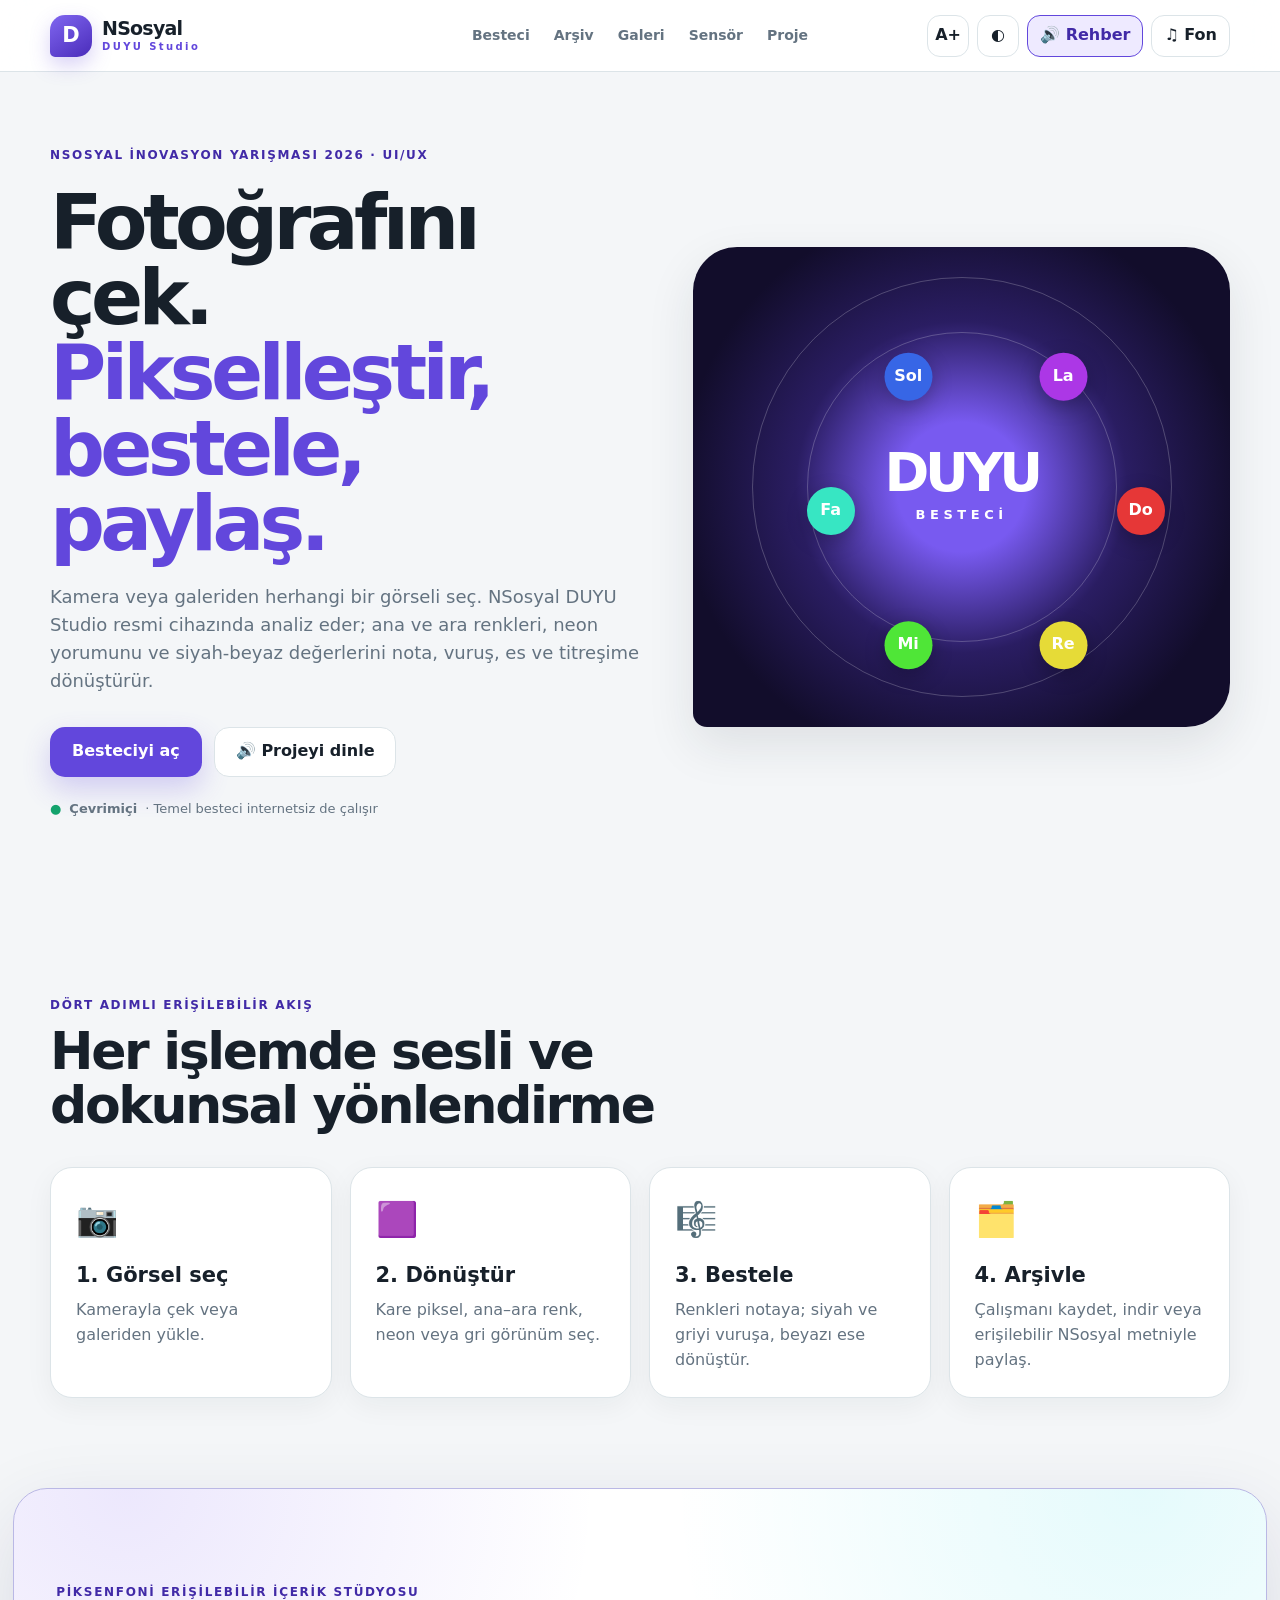
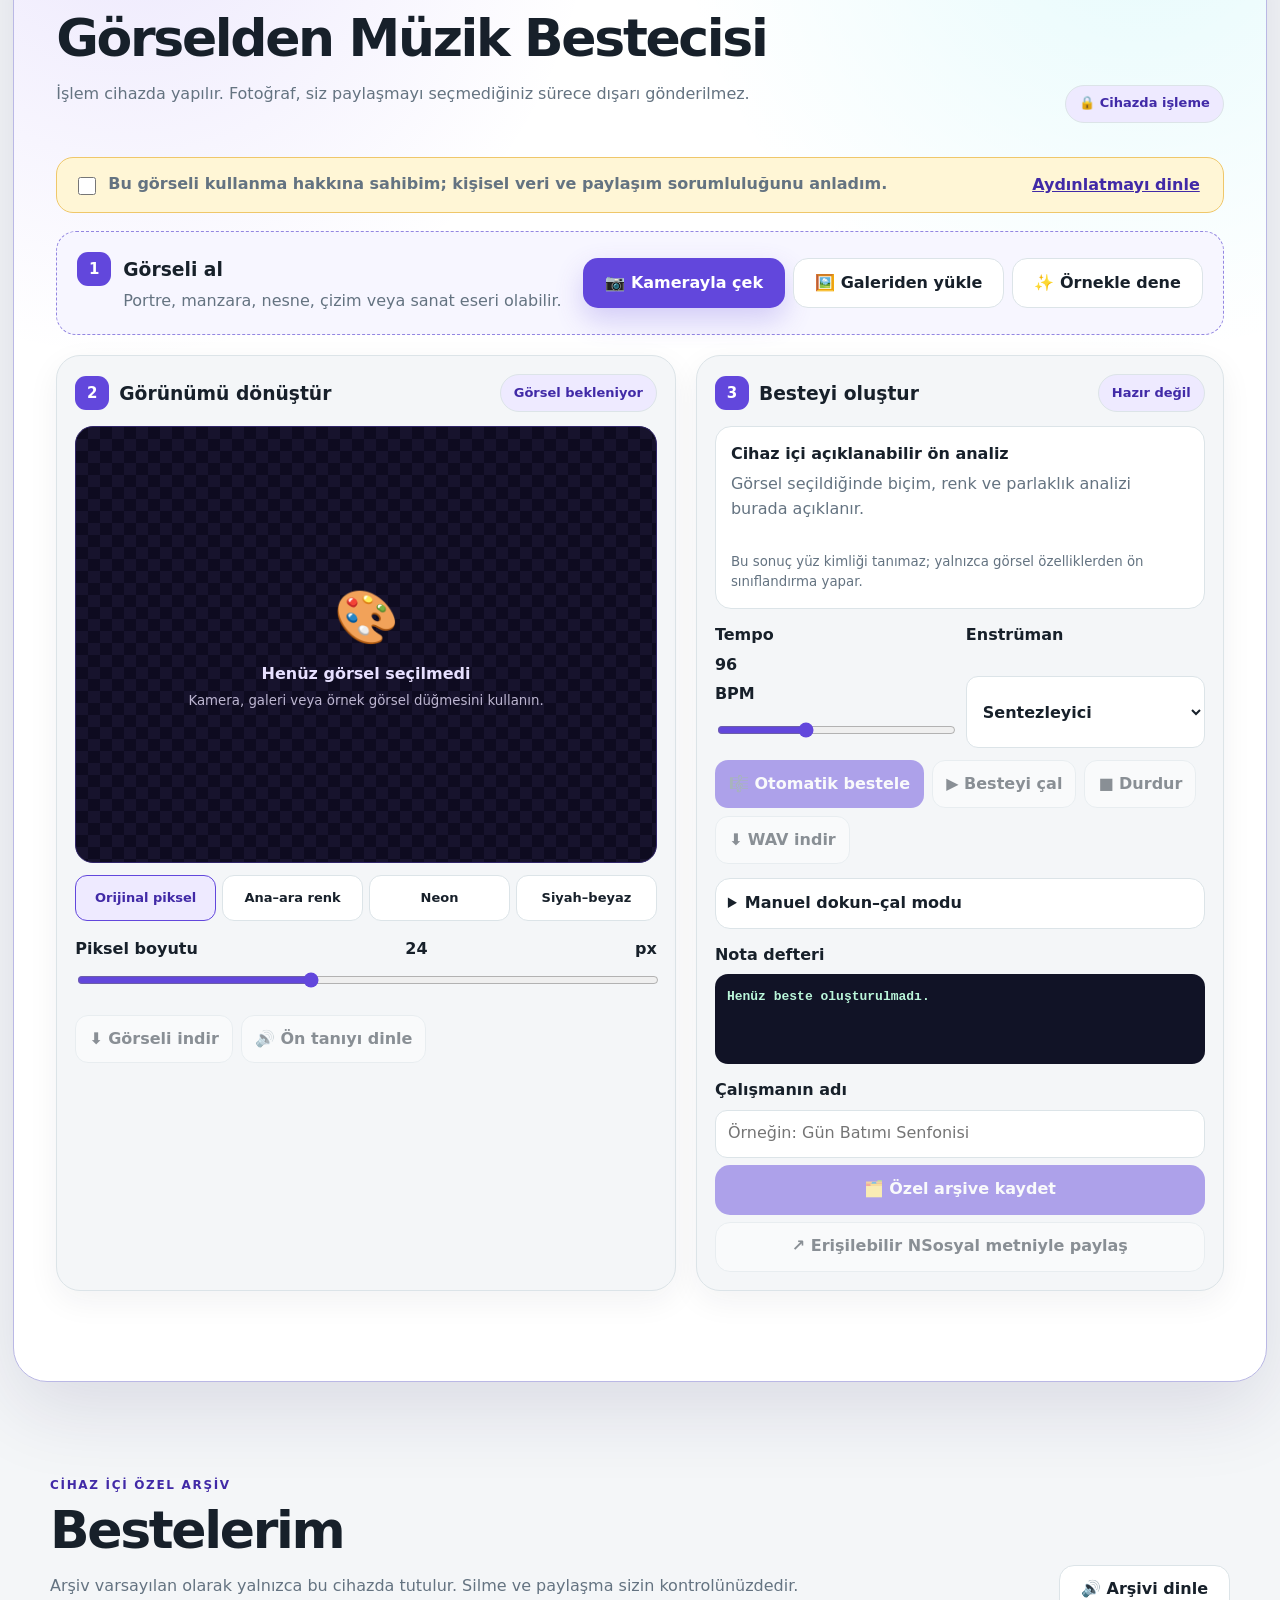
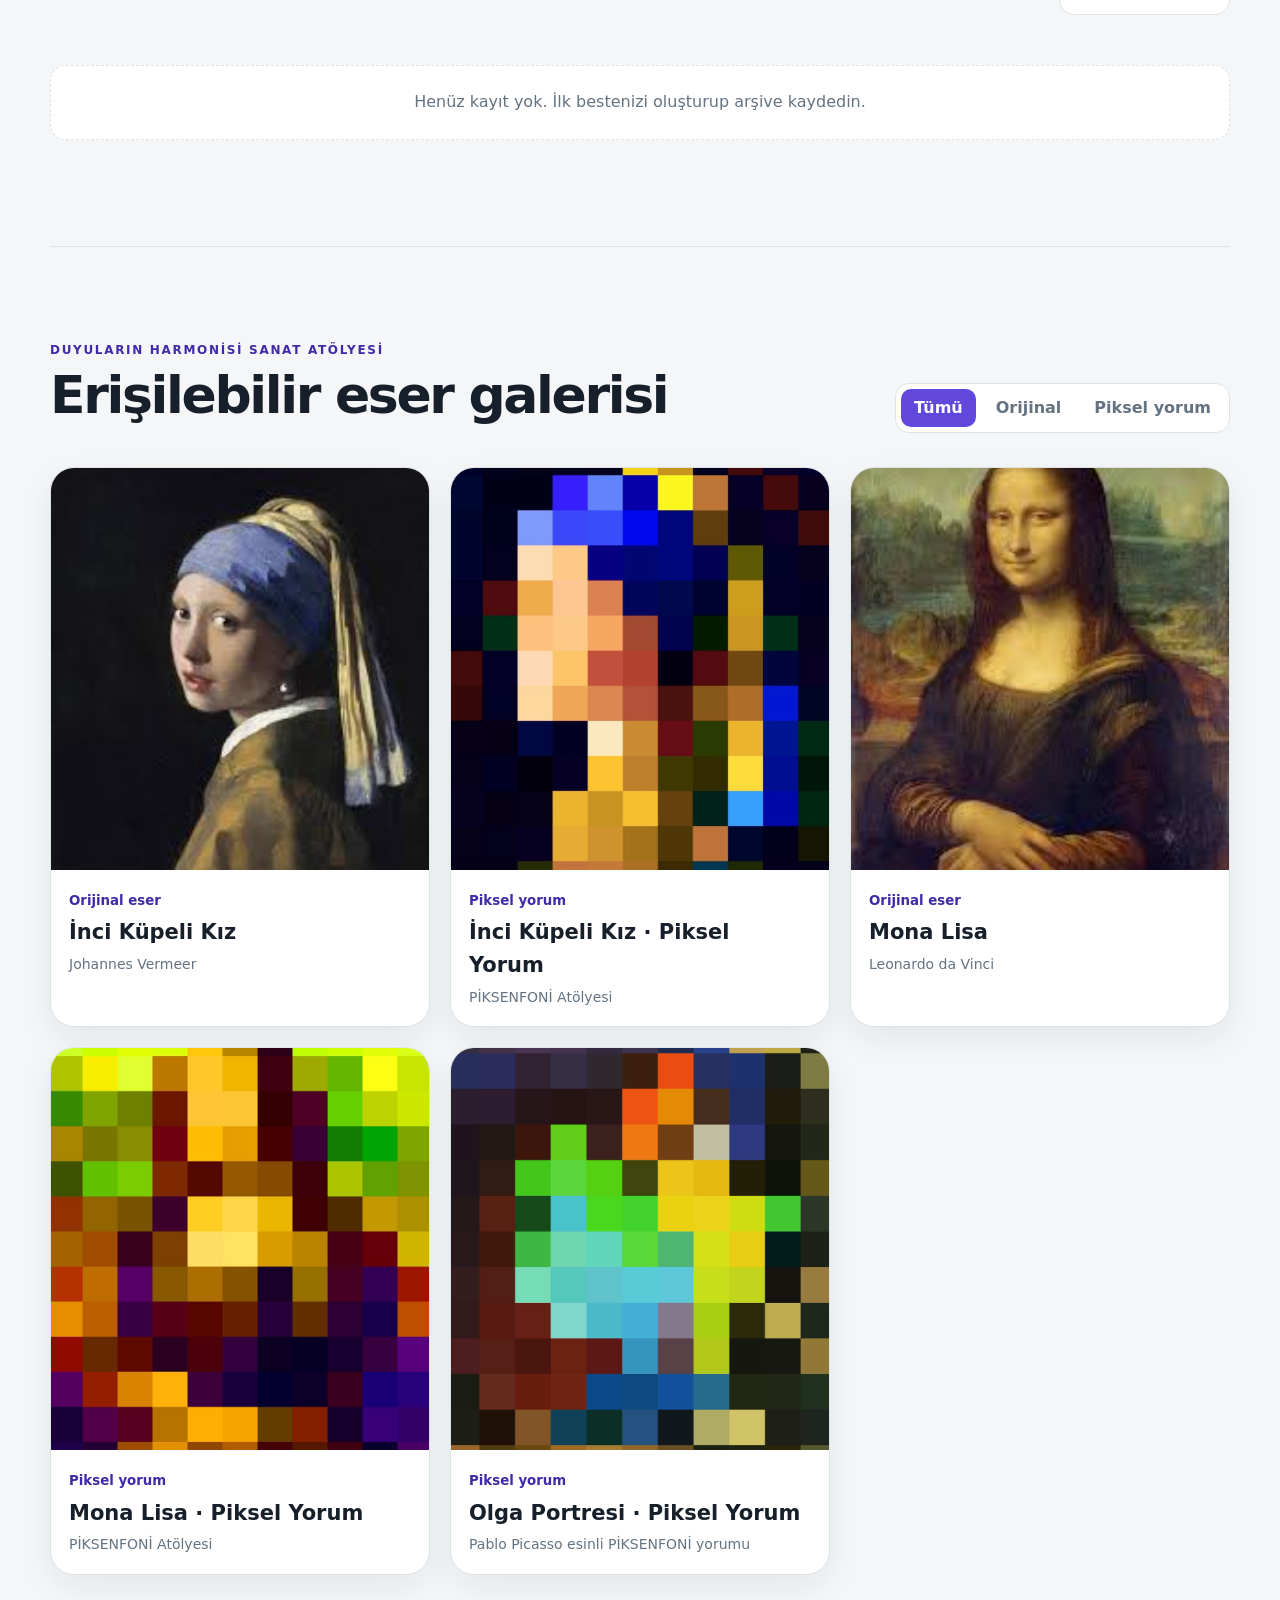
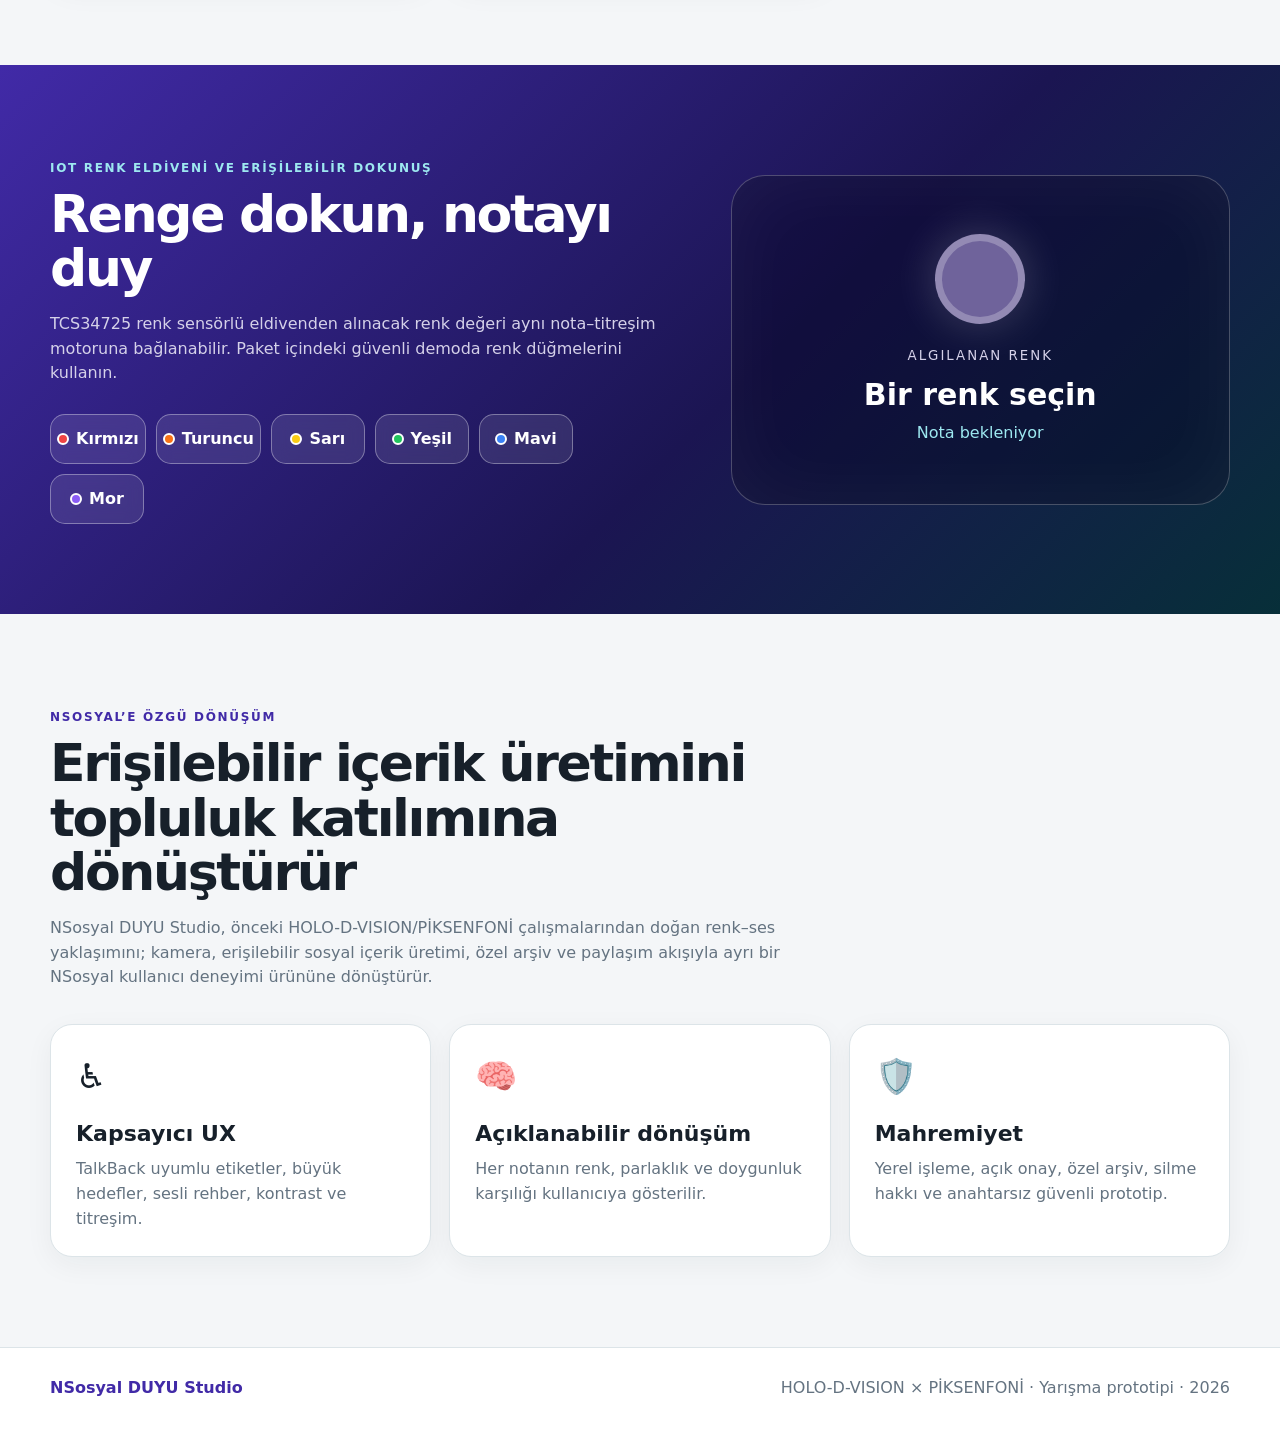
==== commit fce37391: "restore nsosyal-duyu/index.html before NSosyal 2.1 integration" ====
--- a/nsosyal-duyu/index.html
+++ b/nsosyal-duyu/index.html
@@ -27,7 +27,6 @@
       </a>
       <nav aria-label="Ana menü">
         <a href="#composer">Besteci</a>
-        <a href="#share-studio">NSosyal Gönderisi</a>
         <a href="#archive">Arşiv</a>
         <a href="#gallery">Galeri</a>
         <a href="#sensor">Sensör</a>
@@ -197,67 +196,9 @@
               <label for="composition-title">Çalışmanın adı</label>
               <input id="composition-title" type="text" maxlength="80" placeholder="Örneğin: Gün Batımı Senfonisi" />
               <button id="save-archive" class="primary-button full" type="button" disabled>🗂️ Özel arşive kaydet</button>
-              <button id="share-composition" class="secondary-button full" type="button" disabled>↗ NSosyal gönderisini hazırla</button>
-            </div>
-          </div>
-        </div>
-      </section>
-
-      <section id="share-studio" class="share-studio section-shell" aria-labelledby="share-studio-title">
-        <div class="section-heading split-heading">
-          <div>
-            <span class="eyebrow">NSosyal'e hazır erişilebilir içerik</span>
-            <h2 id="share-studio-title">Gönderi Stüdyosu</h2>
-            <p>Bestenizi erişilebilir betimleme, üretim etiketi ve önerilen etiketlerle paylaşılabilir bir NSosyal gönderisine dönüştürün.</p>
-          </div>
-          <span id="share-readiness" class="status-pill" role="status">Önce beste oluşturun</span>
-        </div>
-
-        <div class="share-grid">
-          <div class="share-form">
-            <label for="share-title">Gönderi başlığı
-              <input id="share-title" type="text" maxlength="80" placeholder="Örneğin: Gün Batımı Senfonisi" disabled />
-            </label>
-            <label for="share-caption">Gönderi metni
-              <textarea id="share-caption" rows="4" maxlength="600" disabled></textarea>
-            </label>
-            <label for="share-alt">Erişilebilir görsel betimlemesi
-              <textarea id="share-alt" rows="4" maxlength="500" disabled></textarea>
-              <small>Bu alan ekran okuyucu kullanıcıları için görselin temel biçim, renk ve parlaklık özelliklerini açıklar.</small>
-            </label>
-            <label for="share-hashtags">Etiketler
-              <input id="share-hashtags" type="text" maxlength="180" value="#NSosyalDUYU #PİKSENFONİ #ErişilebilirSanat #NSosyalİnovasyon" disabled />
-            </label>
-            <label class="check-row" for="share-disclosure">
-              <input id="share-disclosure" type="checkbox" checked disabled />
-              “Görselden açıklanabilir algoritmayla üretildi” etiketi gönderide görünsün.
-            </label>
-            <label class="check-row" for="share-rights">
-              <input id="share-rights" type="checkbox" disabled />
-              Bu içeriği NSosyal'de paylaşma hakkına sahibim; erişilebilir betimlemeyi kontrol ettim.
-            </label>
-            <div class="share-actions">
-              <button id="refresh-share" class="secondary-button" type="button" disabled>↻ Önizlemeyi yenile</button>
-              <button id="copy-share" class="secondary-button" type="button" disabled>⧉ Metni kopyala</button>
-              <button id="publish-share" class="primary-button" type="button" disabled>↗ NSosyal'de paylaş</button>
-            </div>
-            <p class="share-note">Uygulama izniniz olmadan otomatik yayın yapmaz. Son paylaşım, cihazın güvenli paylaşım ekranında sizin onayınızla tamamlanır.</p>
-          </div>
-
-          <article class="ns-post-preview" aria-labelledby="preview-title">
-            <div class="ns-post-head">
-              <span class="avatar" aria-hidden="true">D</span>
-              <div><strong>NSosyal DUYU</strong><small>@duyustudio · erişilebilir içerik</small></div>
-              <span class="access-tag">♿ Betimlemeli</span>
-            </div>
-            <img id="share-preview-image" alt="Gönderi önizlemesi için henüz görsel oluşturulmadı" />
-            <div class="ns-post-body">
-              <h3 id="preview-title">Gönderi önizlemesi</h3>
-              <p id="share-preview-text">Bestenizi oluşturduğunuzda NSosyal gönderisi burada hazırlanacaktır.</p>
-              <p id="share-preview-alt" class="preview-alt"><strong>Görsel betimlemesi:</strong> Henüz hazır değil.</p>
-              <small id="share-preview-disclosure">Açıklanabilir üretim etiketi bekleniyor.</small>
-            </div>
-          </article>
+              <button id="share-composition" class="secondary-button full" type="button" disabled>↗ Erişilebilir NSosyal metniyle paylaş</button>
+            </div>
+          </div>
         </div>
       </section>
 
@@ -313,7 +254,6 @@
           <article><span aria-hidden="true">🧠</span><h3>Açıklanabilir dönüşüm</h3><p>Her notanın renk, parlaklık ve doygunluk karşılığı kullanıcıya gösterilir.</p></article>
           <article><span aria-hidden="true">🛡️</span><h3>Mahremiyet</h3><p>Yerel işleme, açık onay, özel arşiv, silme hakkı ve anahtarsız güvenli prototip.</p></article>
         </div>
-        <p class="test-callout"><strong>Kullanılabilirlik doğrulaması:</strong> Yarışma pilotu için görev tamamlama, erişilebilirlik ve memnuniyet verilerini etik biçimde toplayın. <a href="usability.html">Pilot kullanıcı testi aracını açın →</a></p>
       </section>
     </main>
 
@@ -335,10 +275,10 @@
       </div>
     </dialog>
 
-    <audio id="background-music" src="assets/audio/fon-muzigi.mp3" loop preload="none"></audio>
+    <audio id="background-music" src="../fon%20muzik.mp3" loop preload="none"></audio>
     <div id="guide-status" class="visually-hidden" role="status" aria-live="assertive"></div>
     <div id="toast" class="toast" role="status" aria-live="polite"></div>
-    <footer><strong>NSosyal DUYU Studio 2.1</strong><span>HOLO-D-VISION × PİKSENFONİ · NSosyal'e özgü erişilebilir içerik prototipi · 2026</span></footer>
+    <footer><strong>NSosyal DUYU Studio</strong><span>HOLO-D-VISION × PİKSENFONİ · Yarışma prototipi · 2026</span></footer>
     <script src="app.js" defer></script>
   </body>
 </html>
